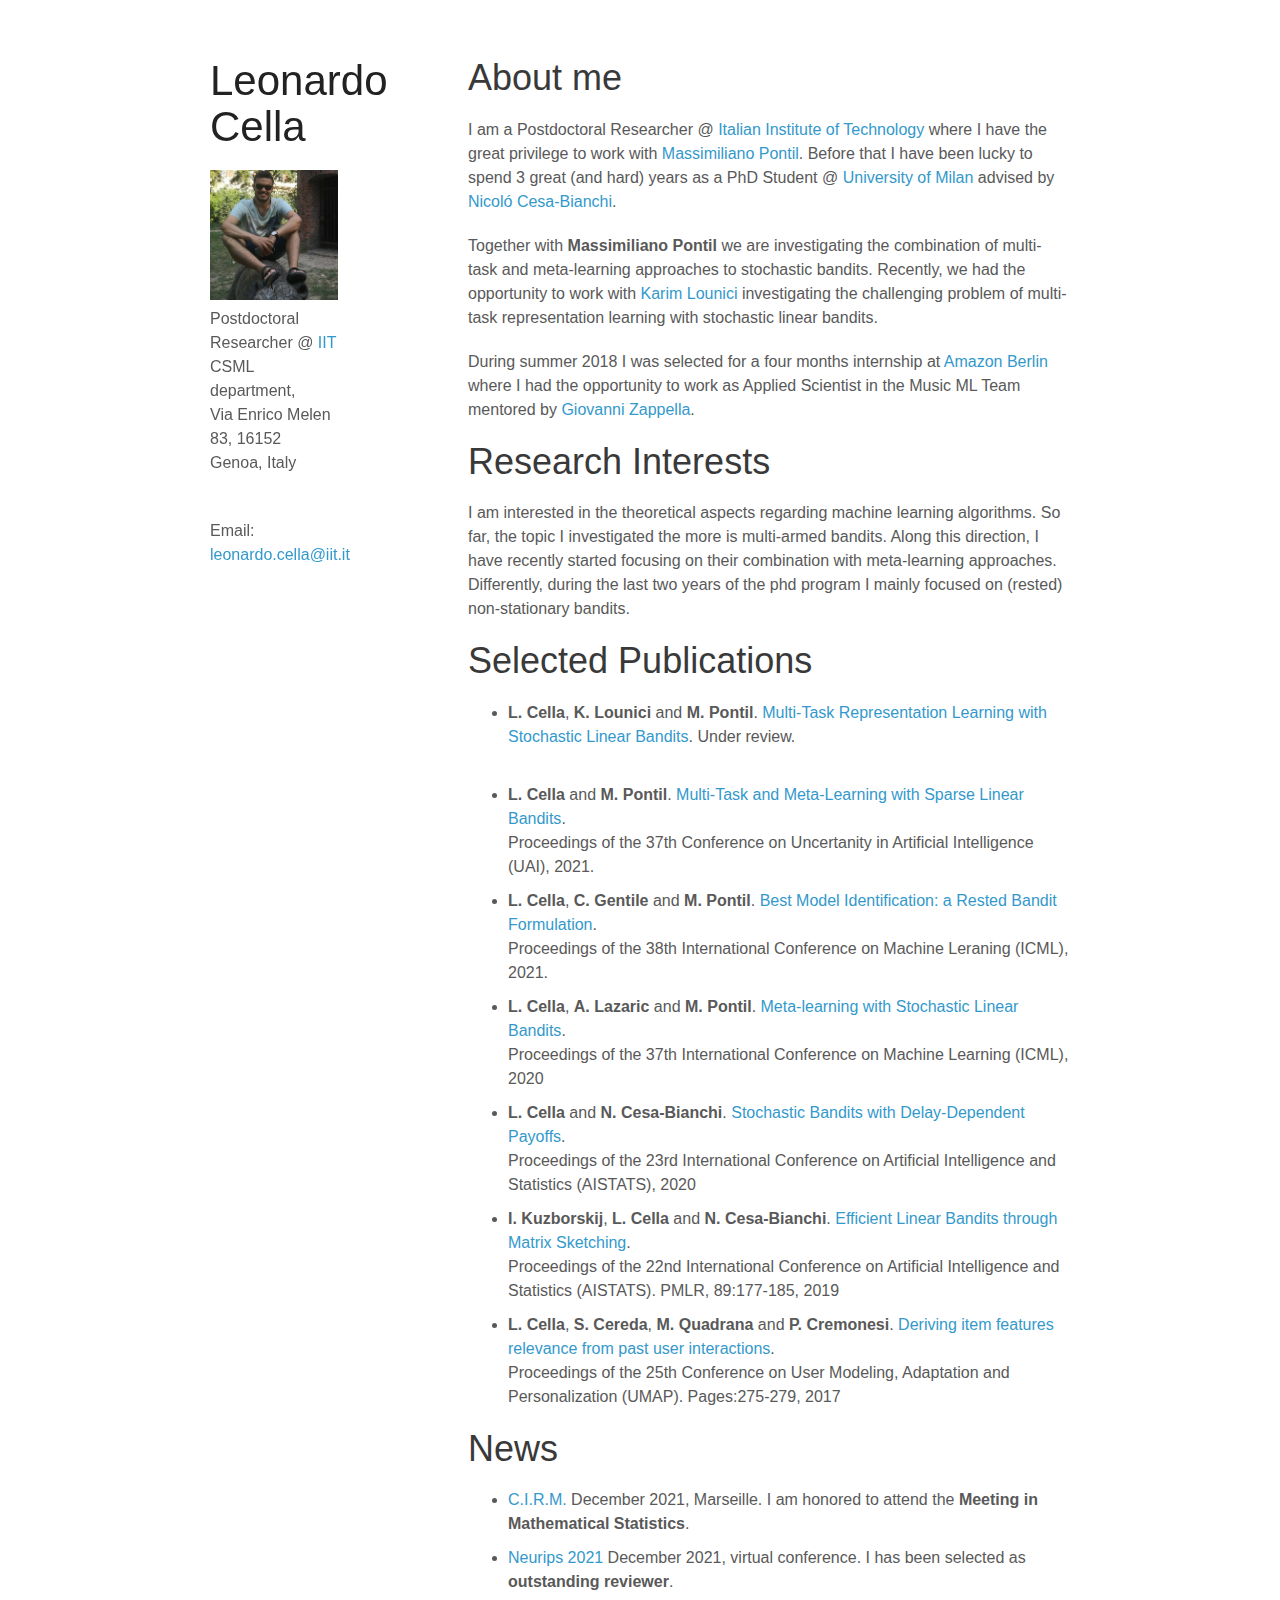
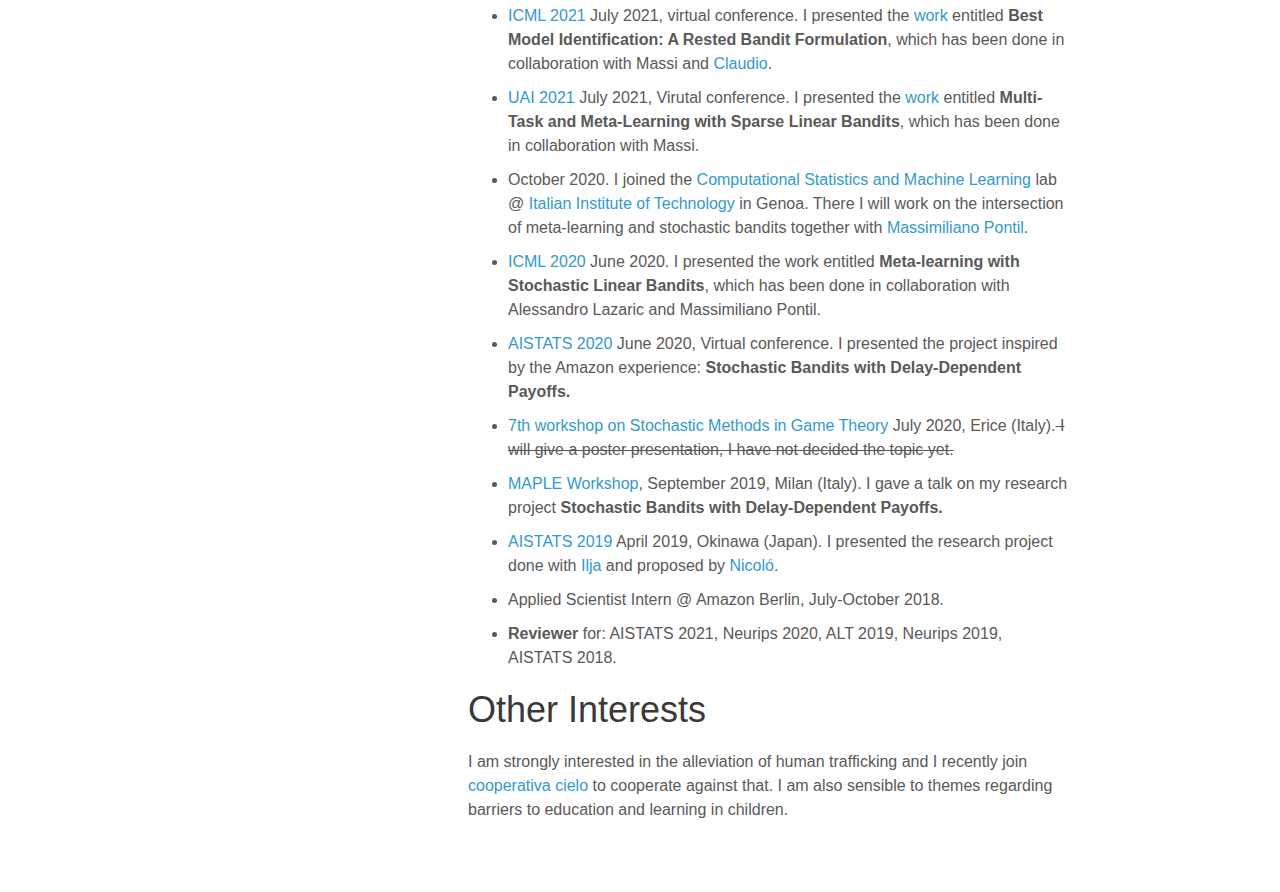
==== index.html @ d5ebc58d "Post Karim" ====
<!doctype html>
<html>
  <head>
    <meta name="google-site-verification" content="8NVDhaCx9A2ZqvJjIB3ZYN64YcSMV5oNDPgR0uVq3dI" />
    <meta charset="utf-8">
    <meta http-equiv="X-UA-Compatible" content="chrome=1">
    <title>Leonardo Cella</title>

    <link rel="stylesheet" href="stylesheets/styles.css">
    <link rel="stylesheet" href="stylesheets/pygment_trac.css">
    <meta name="viewport" content="width=device-width">
    <!--[if lt IE 9]>
    <script src="//html5shiv.googlecode.com/svn/trunk/html5.js"></script>
    <![endif]-->
    <!-- Global site tag (gtag.js) - Google Analytics -->
    <script async src="https://www.googletagmanager.com/gtag/js?id=UA-154975527-2"></script>
    <script>
      window.dataLayer = window.dataLayer || [];
      function gtag(){dataLayer.push(arguments);}
      gtag('js', new Date());

      gtag('config', 'UA-154975527-2');
    </script>
  </head>
  <body>
    <div class="wrapper">
      <header>
        <h1>Leonardo Cella</h1>
        <img src="images/me.png" width="200px" id="LeonardoCella"/>
	<p>Postdoctoral Researcher @ <a href="http://iit.it">IIT</a><br>
	CSML department,<br>
	Via Enrico Melen 83, 16152 Genoa, Italy</p><br>
        <p>Email: <a href="mailto:leonardo.cella@iit.it">leonardo.cella@iit.it</a></p>
      </header>
      <section>
        <h2>About me</h2>
        <p>
	    I am a Postdoctoral Researcher @ <a href="http://iit.it">Italian Institute of Technology</a> where I have the great privilege to work with <a href="http:iit.it/people/massimiliano-pontil">Massimiliano Pontil</a>. Before that I have been lucky to spend 3 great (and hard) years as a PhD Student @ <a href="http://unimi.it">University of Milan</a> advised by <a href="http://cesa-bianchi.di.unimi.it">Nicol&oacute; Cesa-Bianchi</a>.<br>
        </p>

        <p>
	Together with <b>Massimiliano Pontil</b> we are investigating the combination of multi-task and meta-learning approaches to stochastic bandits. Recently, we had the opportunity to work with <a href="https://scholar.google.com/citations?hl=en&user=ZMbRpJoAAAAJ&view_op=list_works&sortby=pubdate">Karim Lounici</a> investigating the challenging problem of multi-task representation learning with stochastic linear bandits.
        </p>

        <p>
            During summer 2018 I was selected for a four months internship at <a href="https://www.amazon.jobs/en-gb/locations/berlin-germany">Amazon Berlin</a> where I had the opportunity to work as Applied Scientist in the Music ML Team mentored by <a href="https://giovannizappella.github.io/">Giovanni Zappella</a>.
        </p>


        <h2>Research Interests</h2>
        <p>
	    I am interested in the theoretical aspects regarding machine learning algorithms. So far, the topic I investigated the more is multi-armed bandits. Along this direction, I have recently started focusing on their combination with meta-learning approaches. Differently, during the last two years of the phd program I mainly focused on (rested) non-stationary bandits.
        </p>
        

        <h2>Selected Publications</h2>
        <ul id="publications">
	    <li><b>L. Cella</b>, <b>K. Lounici</b> and <b>M. Pontil</b>. <a href="#">Multi-Task Representation Learning with Stochastic Linear Bandits</a>. Under review.</li><br>
	    <li><b>L. Cella</b> and <b>M. Pontil</b>. <a href="https://www.auai.org/uai2021/pdf/uai2021.650.pdf">Multi-Task and Meta-Learning with Sparse Linear Bandits</a>.<br>Proceedings of the 37th Conference on Uncertanity in Artificial Intelligence (UAI), 2021.</li>
	    <li><b>L. Cella</b>, <b>C. Gentile</b> and <b>M. Pontil</b>. <a href="http://proceedings.mlr.press/v139/cella21a.html">Best Model Identification: a Rested Bandit Formulation</a>.<br>Proceedings of the 38th International Conference on Machine Leraning (ICML), 2021.</li>
            <li><b>L. Cella</b>, <b>A. Lazaric</b> and <b>M. Pontil</b>. <a href="https://proceedings.icml.cc/static/paper_files/icml/2020/4667-Paper.pdf">Meta-learning with Stochastic Linear Bandits</a>.<br>Proceedings of the 37th International Conference on Machine Learning (ICML), 2020</li>
            <li><b>L. Cella</b> and <b>N. Cesa-Bianchi</b>. <a href="http://arxiv.org/abs/1910.02757">Stochastic Bandits with Delay-Dependent Payoffs</a>.<br>Proceedings of the 23rd International Conference on Artificial Intelligence and Statistics (AISTATS), 2020</li>
            <li><b>I. Kuzborskij</b>, <b>L. Cella</b> and <b>N. Cesa-Bianchi</b>. <a href="http://proceedings.mlr.press/v89/kuzborskij19a.html">Efficient Linear Bandits through Matrix Sketching</a>.<br>Proceedings of the 22nd International Conference on Artificial Intelligence and Statistics (AISTATS). PMLR, 89:177-185, 2019</li>
            <li><b>L. Cella</b>, <b>S. Cereda</b>, <b>M. Quadrana</b> and <b>P. Cremonesi</b>. <a href="https://dl.acm.org/citation.cfm?id=3079628.3079695">Deriving item features relevance from past user interactions</a>.<br>Proceedings of the 25th Conference on User Modeling, Adaptation and Personalization (UMAP). Pages:275-279, 2017</li>
        </ul>

        <h2>News</h2>
        <ul>
	    <li><a href="https://conferences.cirm-math.fr/2581.html">C.I.R.M.</a> December 2021, Marseille. I am honored to attend the <b>Meeting in Mathematical Statistics</b>.</li>
	    <li><a href="https://nips.cc/Conferences/2021/ProgramCommittee">Neurips 2021</a> December 2021, virtual conference. I has been selected as <b>outstanding reviewer</b>.</li>
	    <li><a href="https://icml.cc/media/icml-2021/Slides/9257.pdf">ICML 2021</a> July 2021, virtual conference. I presented the <a href="https://icml.cc/media/icml-2021/Slides/9257.pdf">work</a> entitled <b>Best Model Identification: A Rested Bandit Formulation</b>, which has been done in collaboration with Massi and <a href="https://sites.google.com/view/cgentile">Claudio</a>.</li>
	    <li><a href="https://auai.org/uai2021/">UAI 2021</a> July 2021, Virutal conference. I presented the <a href="https://www.auai.org/uai2021/pdf/uai2021.650.pdf">work</a> entitled <b>Multi-Task and Meta-Learning with Sparse Linear Bandits</b>, which has been done in collaboration with Massi.</li>
	    <li>October 2020. I joined the <a href="https://www.iit.it/research/lines/computational-statistics-and-machine-learning">Computational Statistics and Machine Learning</a> lab @ <a href="http://iit.it">Italian Institute of Technology</a> in Genoa. There I will work on the intersection of meta-learning and stochastic bandits together with <a href="http://iit.it/people/massimiliano-pontil">Massimiliano Pontil</a>.</b></li>
	    <li><a href="https://icml.cc/virtual/2020/poster/6532">ICML 2020</a> June 2020. I presented the work entitled <b>Meta-learning with Stochastic Linear Bandits</b>, which has been done in collaboration with Alessandro Lazaric and Massimiliano Pontil.</li>
	    <li><a href="https://www.aistats.org/">AISTATS 2020</a> June 2020, Virtual conference. I presented the project inspired by the Amazon experience: <b>Stochastic Bandits with Delay-Dependent Payoffs.</b></li>
	    <li><a href="http://sites.google.com/view/erice-smgt2020">7th workshop on Stochastic Methods in Game Theory</a> July 2020, Erice (Italy).<del> I will give a poster presentation, I have not decided the topic yet.</del></li>
            <li><a href="http://maple.polimi.it">MAPLE Workshop</a>, September 2019, Milan (Italy). I gave a talk on my research project <b>Stochastic Bandits with Delay-Dependent Payoffs.</b></li>
            <li><a href="https://www.aistats.org/aistats2019/">AISTATS 2019</a> April 2019, Okinawa (Japan). I presented the research project done with <a href="http://iljaku.github.io">Ilja</a> and proposed by <a href="http://cesa-bianchi.di.unimi.it">Nicol&oacute;</a>.</li>
            <li>Applied Scientist Intern @ Amazon Berlin, July-October 2018.</li>
            <li><b>Reviewer</b> for: AISTATS 2021, Neurips 2020, ALT 2019, Neurips 2019, AISTATS 2018.</li>
        </ul>

        <h2>Other Interests</h2>
        <p>I am strongly interested in the alleviation of human trafficking and I recently join <a href="https://sites.google.com/view/coopcielo/">cooperativa cielo</a> to cooperate against that. I am also sensible to themes regarding barriers to education and learning in children.</p>
      </section>
    </div>
    <script src="javascripts/scale.fix.js"></script>
  </body>
</html>
---- stylesheets/styles.css ----
body {
  background-color: #fff;
  padding:50px;
  font: 16px/1.5 -apple-system, BlinkMacSystemFont, "Segoe UI", Roboto, Oxygen, Ubuntu, Cantarell, "Fira Sans", "Droid Sans", "Helvetica Neue", Arial, sans-serif, "Apple Color Emoji", "Segoe UI Emoji", "Segoe UI Symbol";
  color:#595959;
  font-weight:400;
}

li:not(:last-child) {
  margin-bottom: 10px;
}

h1, h2, h3, h4, h5, h6 {
  color:#222;
  margin:0 0 20px;
}

p, ul, ol, table, pre, dl {
  margin:0 0 20px;
}

h1, h2, h3 {
  line-height:1.1;
}

h1 {
  font-size:42px;
  font-weight: 500;
}

h2 {
  font-size:36px;
  color:#393939;
  font-weight: 500;
}

h3, h4, h5, h6 {
  color:#494949;
  font-weight: 500;
}

a {
  color:#39c;
  text-decoration:none;
}

a:hover {
  color:#069;
}

a small {
  font-size:11px;
  color:#777;
  margin-top:-0.3em;
  display:block;
}

a:hover small {
  color:#777;
}

.wrapper {
  width:860px;
  margin:0 auto;
}

blockquote {
  border-left:1px solid #e5e5e5;
  margin:0;
  padding:0 0 0 20px;
  font-style:italic;
}

code, pre {
  font-family:Monaco, Bitstream Vera Sans Mono, Lucida Console, Terminal, Consolas, Liberation Mono, DejaVu Sans Mono, Courier New, monospace;
  color:#333;
}

pre {
  padding:8px 15px;
  background: #f8f8f8;
  border-radius:5px;
  border:1px solid #e5e5e5;
  overflow-x: auto;
}

table {
  width:100%;
  border-collapse:collapse;
}

th, td {
  text-align:left;
  padding:5px 10px;
  border-bottom:1px solid #e5e5e5;
}

dt {
  color:#444;
  font-weight:500;
}

th {
  color:#444;
}

img {
  max-width:100%;
}

header {
  /*width:270px;*/
  width:10%;
  float:left;
  position:fixed;
  -webkit-font-smoothing:subpixel-antialiased;
}

header ul {
  list-style:none;
  height:40px;
  padding:0;
  background: #f4f4f4;
  border-radius:5px;
  border:1px solid #e0e0e0;
  width:270px;
}

header li {
  width:20%;
  float:left;
  border-right:1px solid #e0e0e0;
  height:40px;
}

header li:first-child a {
  border-radius:5px 0 0 5px;
}

header li:last-child a {
  border-radius:0 5px 5px 0;
}

header ul a {
  line-height:1;
  font-size:11px;
  color:#999;
  display:block;
  text-align:center;
  padding-top:6px;
  height:34px;
}

header ul a:hover {
  color:#999;
}

header ul a:active {
  background-color:#f0f0f0;
}

strong {
  color:#222;
  font-weight:500;
}

header ul li + li + li {
  border-right:none;
  width:89px;
}

header ul a strong {
  font-size:14px;
  display:block;
  color:#222;
}

section {
  width:70%;
  float:right;
  padding-bottom:50px;
}

small {
  font-size:11px;
}

hr {
  border:0;
  background:#e5e5e5;
  height:1px;
  margin:0 0 20px;
}

footer {
  width:270px;
  float:left;
  position:fixed;
  bottom:50px;
  -webkit-font-smoothing:subpixel-antialiased;
}

@media print, screen and (max-width: 960px) {

  div.wrapper {
    width:auto;
    margin:0;
  }

  header, section, footer {
    float:none;
    position:static;
    width:auto;
  }

  header {
    padding-right:320px;
  }

  section {
    border:1px solid #e5e5e5;
    border-width:1px 0;
    padding:20px 0;
    margin:0 0 20px;
  }

  header a small {
    display:inline;
  }

  header ul {
    position:absolute;
    right:50px;
    top:52px;
  }
}

@media print, screen and (max-width: 720px) {
  body {
    word-wrap:break-word;
  }

  header {
    padding:0;
  }

  header ul, header p.view {
    position:static;
  }

  pre, code {
    word-wrap:normal;
  }
}

@media print, screen and (max-width: 480px) {
  body {
    padding:15px;
  }

  header ul {
    width:99%;
  }

  header li, header ul li + li + li {
    width:33%;
  }
}

@media print {
  body {
    padding:0.4in;
    font-size:12pt;
    color:#444;
  }
}
---- stylesheets/pygment_trac.css ----
.highlight  { background: #ffffff; }
.highlight .c { color: #999988; font-style: italic } /* Comment */
.highlight .err { color: #a61717; background-color: #e3d2d2 } /* Error */
.highlight .k { font-weight: bold } /* Keyword */
.highlight .o { font-weight: bold } /* Operator */
.highlight .cm { color: #999988; font-style: italic } /* Comment.Multiline */
.highlight .cp { color: #999999; font-weight: bold } /* Comment.Preproc */
.highlight .c1 { color: #999988; font-style: italic } /* Comment.Single */
.highlight .cs { color: #999999; font-weight: bold; font-style: italic } /* Comment.Special */
.highlight .gd { color: #000000; background-color: #ffdddd } /* Generic.Deleted */
.highlight .gd .x { color: #000000; background-color: #ffaaaa } /* Generic.Deleted.Specific */
.highlight .ge { font-style: italic } /* Generic.Emph */
.highlight .gr { color: #aa0000 } /* Generic.Error */
.highlight .gh { color: #999999 } /* Generic.Heading */
.highlight .gi { color: #000000; background-color: #ddffdd } /* Generic.Inserted */
.highlight .gi .x { color: #000000; background-color: #aaffaa } /* Generic.Inserted.Specific */
.highlight .go { color: #888888 } /* Generic.Output */
.highlight .gp { color: #555555 } /* Generic.Prompt */
.highlight .gs { font-weight: bold } /* Generic.Strong */
.highlight .gu { color: #800080; font-weight: bold; } /* Generic.Subheading */
.highlight .gt { color: #aa0000 } /* Generic.Traceback */
.highlight .kc { font-weight: bold } /* Keyword.Constant */
.highlight .kd { font-weight: bold } /* Keyword.Declaration */
.highlight .kn { font-weight: bold } /* Keyword.Namespace */
.highlight .kp { font-weight: bold } /* Keyword.Pseudo */
.highlight .kr { font-weight: bold } /* Keyword.Reserved */
.highlight .kt { color: #445588; font-weight: bold } /* Keyword.Type */
.highlight .m { color: #009999 } /* Literal.Number */
.highlight .s { color: #d14 } /* Literal.String */
.highlight .na { color: #008080 } /* Name.Attribute */
.highlight .nb { color: #0086B3 } /* Name.Builtin */
.highlight .nc { color: #445588; font-weight: bold } /* Name.Class */
.highlight .no { color: #008080 } /* Name.Constant */
.highlight .ni { color: #800080 } /* Name.Entity */
.highlight .ne { color: #990000; font-weight: bold } /* Name.Exception */
.highlight .nf { color: #990000; font-weight: bold } /* Name.Function */
.highlight .nn { color: #555555 } /* Name.Namespace */
.highlight .nt { color: #000080 } /* Name.Tag */
.highlight .nv { color: #008080 } /* Name.Variable */
.highlight .ow { font-weight: bold } /* Operator.Word */
.highlight .w { color: #bbbbbb } /* Text.Whitespace */
.highlight .mf { color: #009999 } /* Literal.Number.Float */
.highlight .mh { color: #009999 } /* Literal.Number.Hex */
.highlight .mi { color: #009999 } /* Literal.Number.Integer */
.highlight .mo { color: #009999 } /* Literal.Number.Oct */
.highlight .sb { color: #d14 } /* Literal.String.Backtick */
.highlight .sc { color: #d14 } /* Literal.String.Char */
.highlight .sd { color: #d14 } /* Literal.String.Doc */
.highlight .s2 { color: #d14 } /* Literal.String.Double */
.highlight .se { color: #d14 } /* Literal.String.Escape */
.highlight .sh { color: #d14 } /* Literal.String.Heredoc */
.highlight .si { color: #d14 } /* Literal.String.Interpol */
.highlight .sx { color: #d14 } /* Literal.String.Other */
.highlight .sr { color: #009926 } /* Literal.String.Regex */
.highlight .s1 { color: #d14 } /* Literal.String.Single */
.highlight .ss { color: #990073 } /* Literal.String.Symbol */
.highlight .bp { color: #999999 } /* Name.Builtin.Pseudo */
.highlight .vc { color: #008080 } /* Name.Variable.Class */
.highlight .vg { color: #008080 } /* Name.Variable.Global */
.highlight .vi { color: #008080 } /* Name.Variable.Instance */
.highlight .il { color: #009999 } /* Literal.Number.Integer.Long */

.type-csharp .highlight .k { color: #0000FF }
.type-csharp .highlight .kt { color: #0000FF }
.type-csharp .highlight .nf { color: #000000; font-weight: normal }
.type-csharp .highlight .nc { color: #2B91AF }
.type-csharp .highlight .nn { color: #000000 }
.type-csharp .highlight .s { color: #A31515 }
.type-csharp .highlight .sc { color: #A31515 }
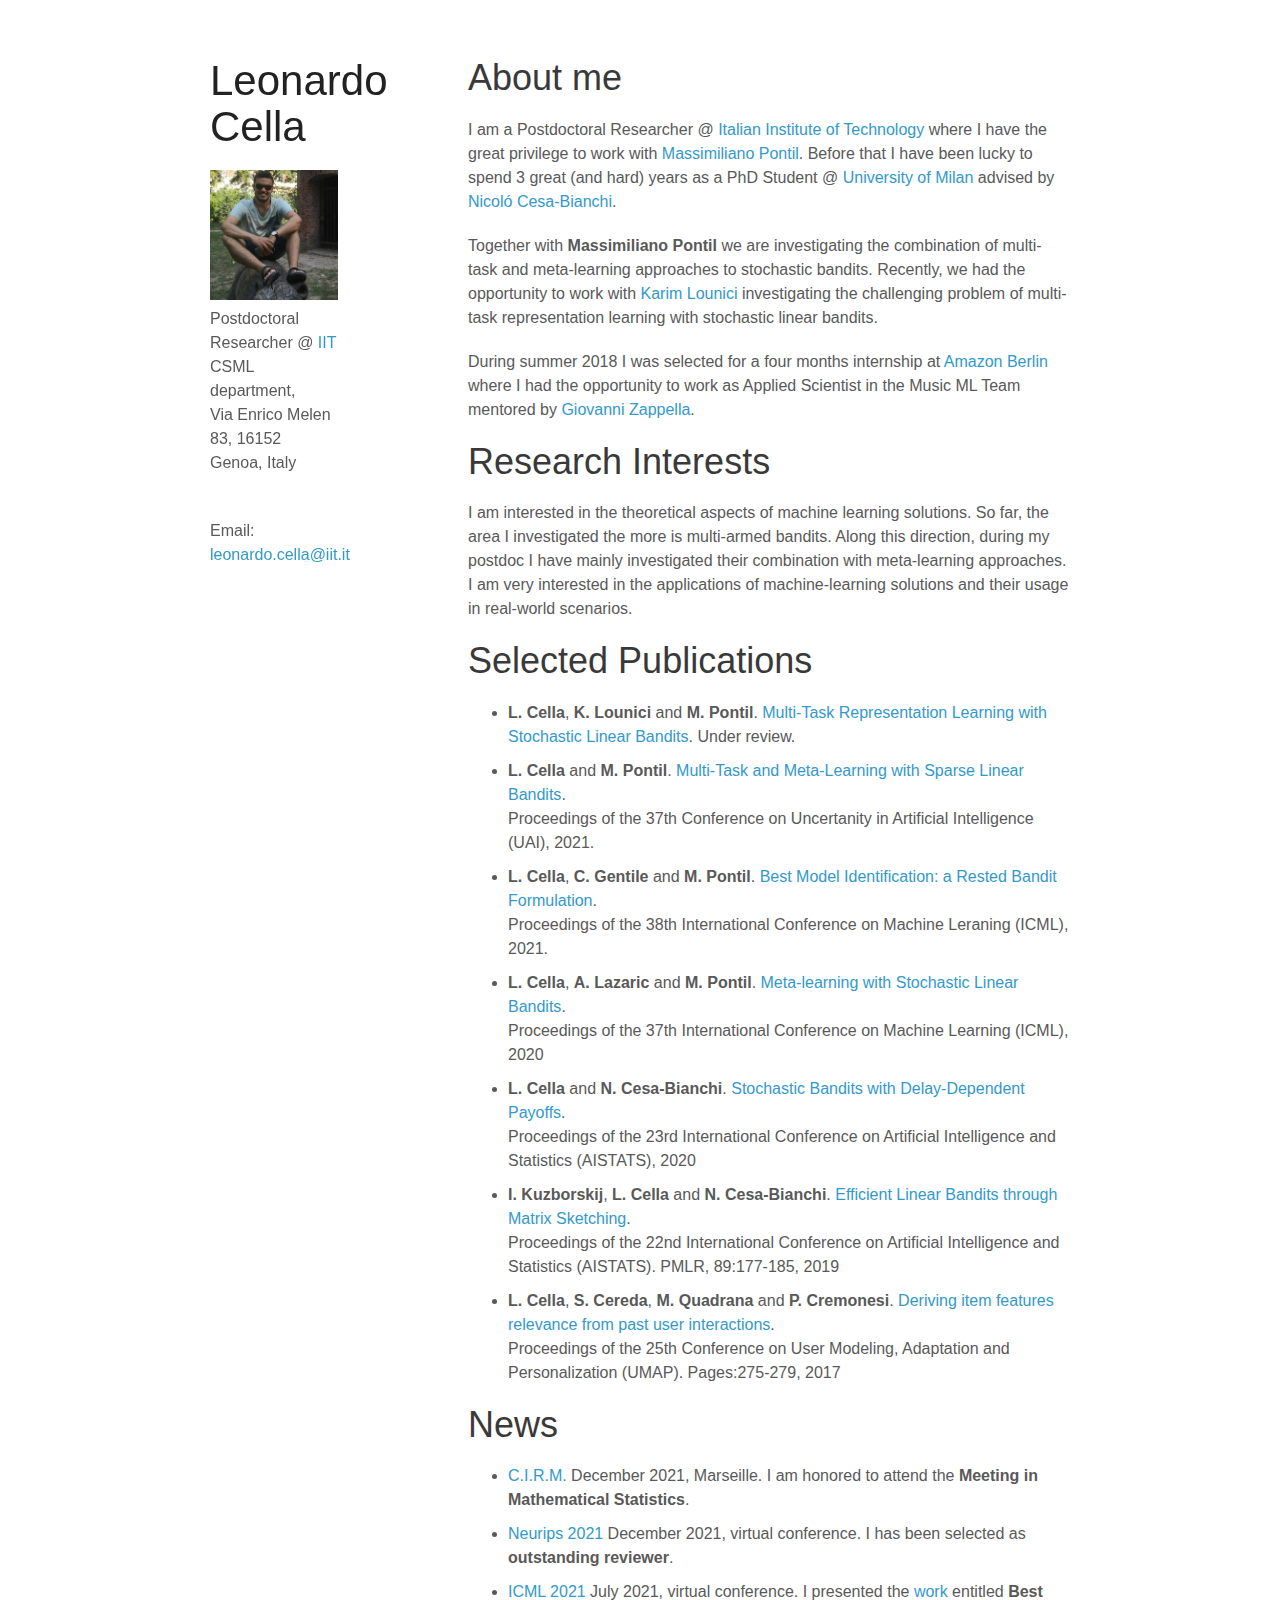
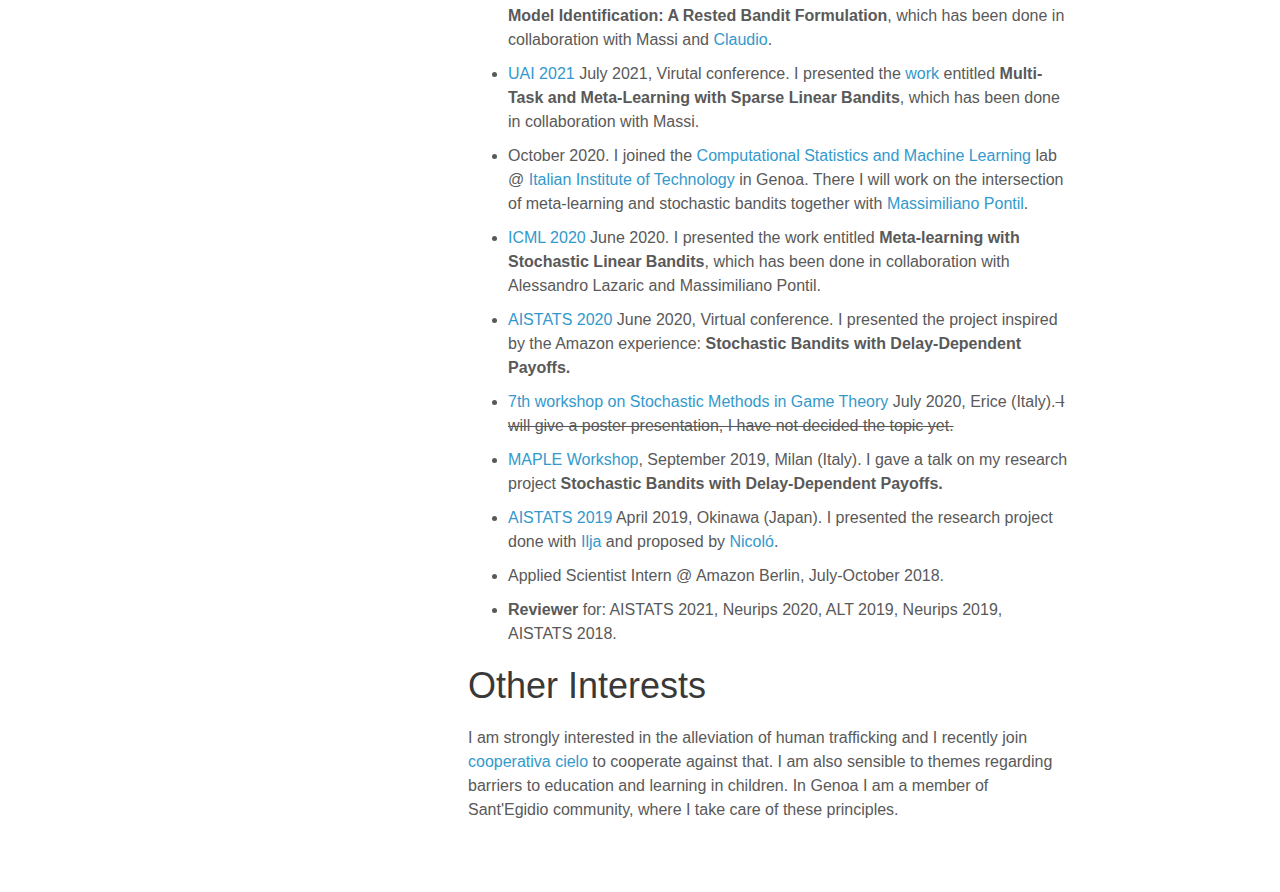
==== commit 445f3986: "small fix" ====
--- a/index.html
+++ b/index.html
@@ -49,13 +49,13 @@
 
         <h2>Research Interests</h2>
         <p>
-	    I am interested in the theoretical aspects regarding machine learning algorithms. So far, the topic I investigated the more is multi-armed bandits. Along this direction, I have recently started focusing on their combination with meta-learning approaches. Differently, during the last two years of the phd program I mainly focused on (rested) non-stationary bandits.
+	    I am interested in the theoretical aspects of machine learning solutions. So far, the area I investigated the more is multi-armed bandits. Along this direction, during my postdoc I have mainly investigated their combination with meta-learning approaches. I am very interested in the applications of machine-learning solutions and their usage in real-world scenarios.
         </p>
         
 
         <h2>Selected Publications</h2>
         <ul id="publications">
-	    <li><b>L. Cella</b>, <b>K. Lounici</b> and <b>M. Pontil</b>. <a href="#">Multi-Task Representation Learning with Stochastic Linear Bandits</a>. Under review.</li><br>
+	    <li><b>L. Cella</b>, <b>K. Lounici</b> and <b>M. Pontil</b>. <a href="#">Multi-Task Representation Learning with Stochastic Linear Bandits</a>. Under review.</li>
 	    <li><b>L. Cella</b> and <b>M. Pontil</b>. <a href="https://www.auai.org/uai2021/pdf/uai2021.650.pdf">Multi-Task and Meta-Learning with Sparse Linear Bandits</a>.<br>Proceedings of the 37th Conference on Uncertanity in Artificial Intelligence (UAI), 2021.</li>
 	    <li><b>L. Cella</b>, <b>C. Gentile</b> and <b>M. Pontil</b>. <a href="http://proceedings.mlr.press/v139/cella21a.html">Best Model Identification: a Rested Bandit Formulation</a>.<br>Proceedings of the 38th International Conference on Machine Leraning (ICML), 2021.</li>
             <li><b>L. Cella</b>, <b>A. Lazaric</b> and <b>M. Pontil</b>. <a href="https://proceedings.icml.cc/static/paper_files/icml/2020/4667-Paper.pdf">Meta-learning with Stochastic Linear Bandits</a>.<br>Proceedings of the 37th International Conference on Machine Learning (ICML), 2020</li>
@@ -81,7 +81,7 @@
         </ul>
 
         <h2>Other Interests</h2>
-        <p>I am strongly interested in the alleviation of human trafficking and I recently join <a href="https://sites.google.com/view/coopcielo/">cooperativa cielo</a> to cooperate against that. I am also sensible to themes regarding barriers to education and learning in children.</p>
+        <p>I am strongly interested in the alleviation of human trafficking and I recently join <a href="https://sites.google.com/view/coopcielo/">cooperativa cielo</a> to cooperate against that. I am also sensible to themes regarding barriers to education and learning in children. In Genoa I am a member of Sant'Egidio community, where I take care of these principles.</p>
       </section>
     </div>
     <script src="javascripts/scale.fix.js"></script>
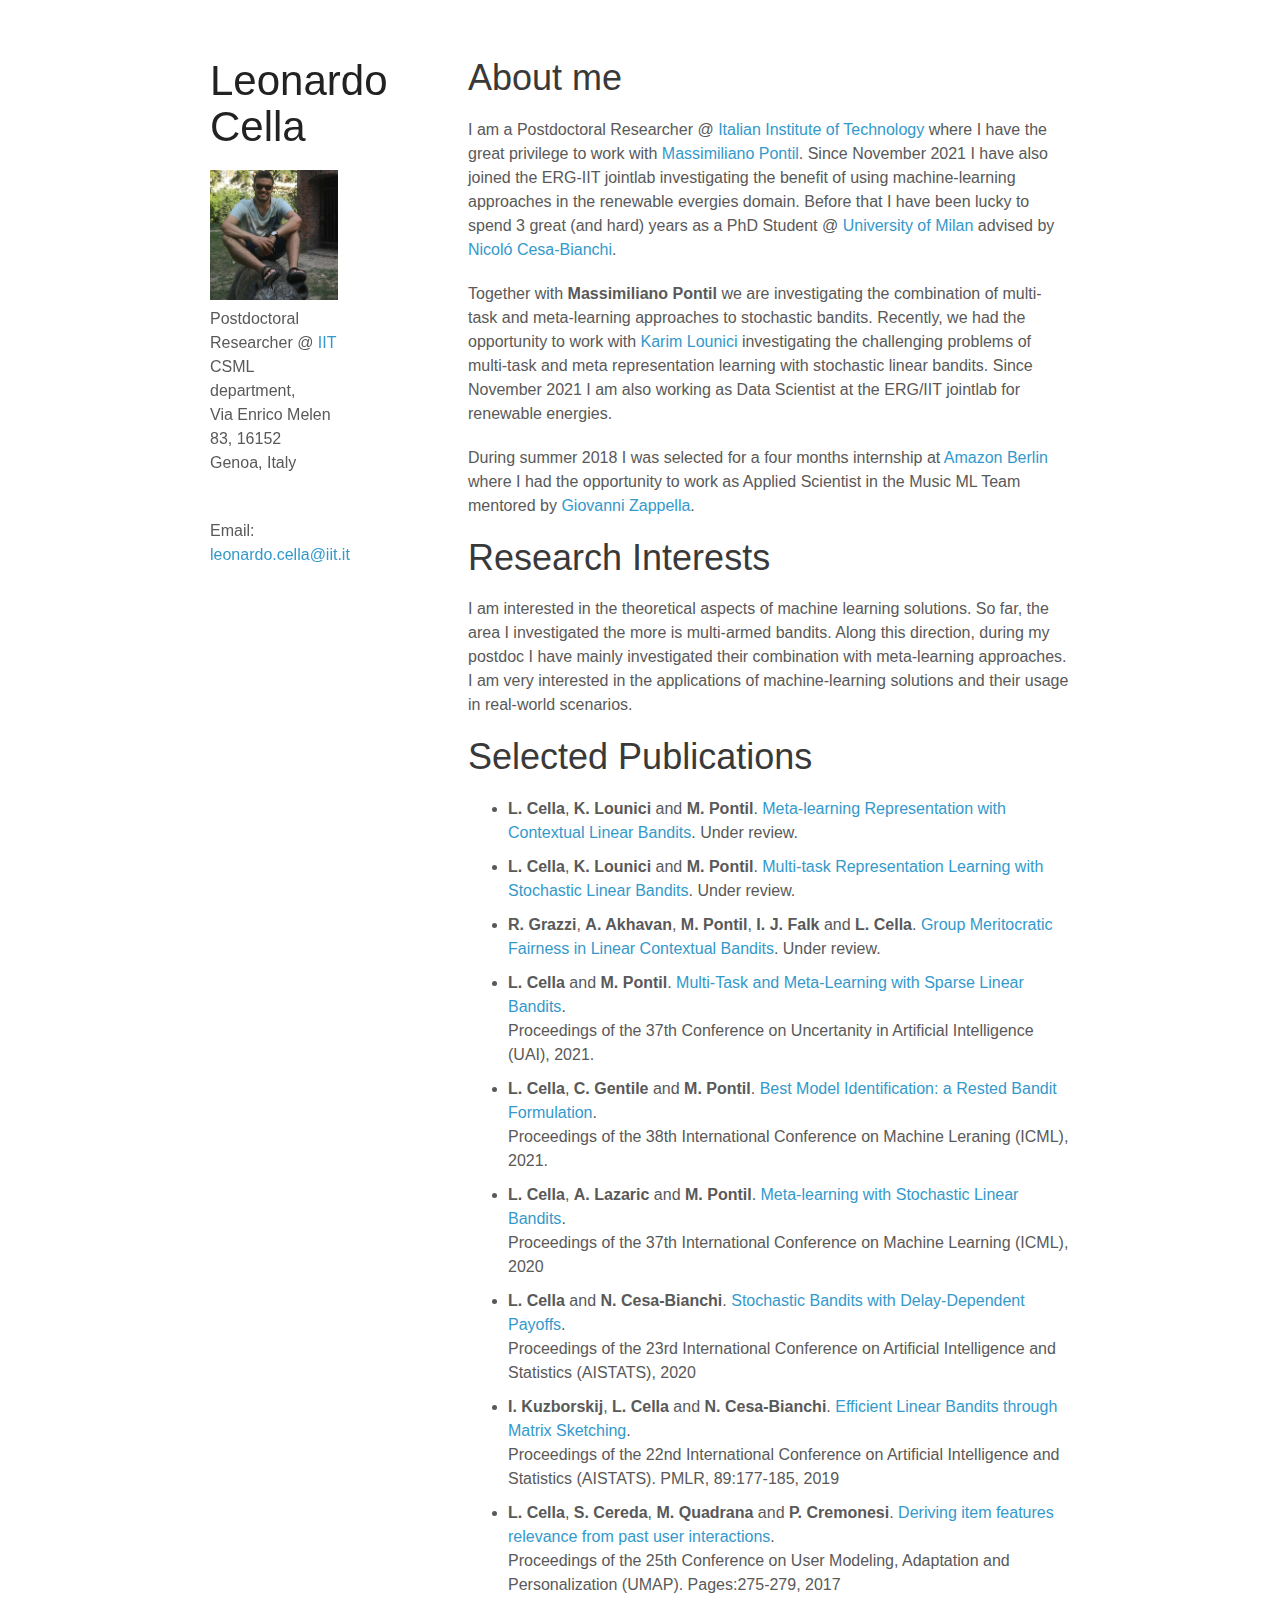
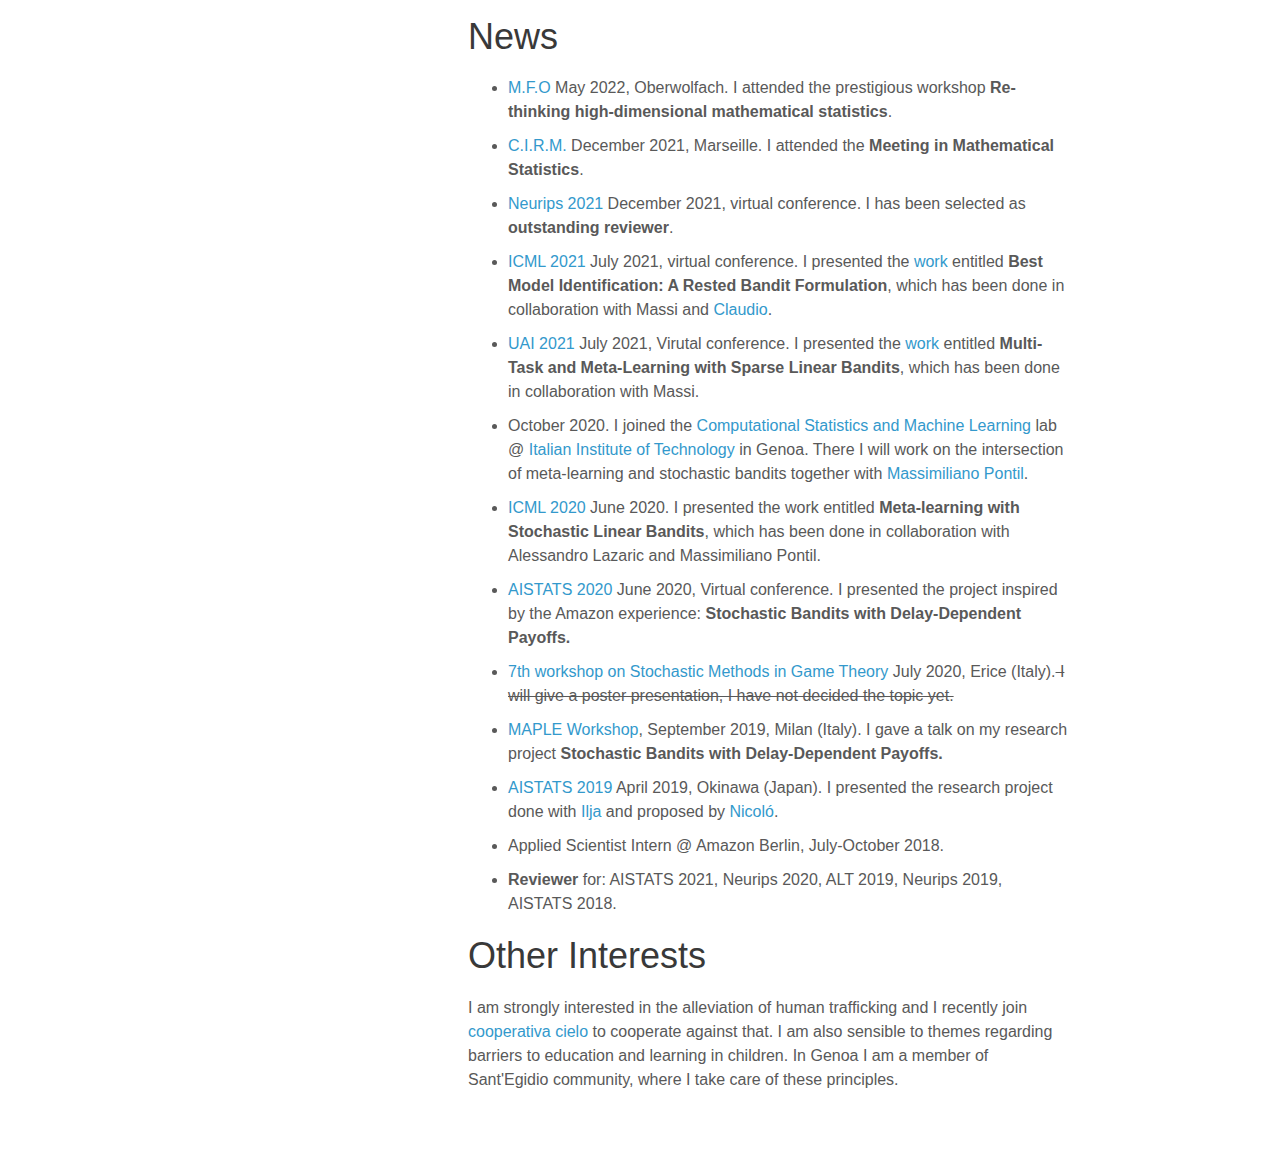
==== commit a37c8d95: "Update." ====
--- a/index.html
+++ b/index.html
@@ -35,11 +35,12 @@
       <section>
         <h2>About me</h2>
         <p>
-	    I am a Postdoctoral Researcher @ <a href="http://iit.it">Italian Institute of Technology</a> where I have the great privilege to work with <a href="http:iit.it/people/massimiliano-pontil">Massimiliano Pontil</a>. Before that I have been lucky to spend 3 great (and hard) years as a PhD Student @ <a href="http://unimi.it">University of Milan</a> advised by <a href="http://cesa-bianchi.di.unimi.it">Nicol&oacute; Cesa-Bianchi</a>.<br>
+	    I am a Postdoctoral Researcher @ <a href="http://iit.it">Italian Institute of Technology</a> where I have the great privilege to work with <a href="http:iit.it/people/massimiliano-pontil">Massimiliano Pontil</a>. Since November 2021 I have also joined the ERG-IIT jointlab investigating the benefit of using machine-learning approaches in the renewable evergies domain. Before that I have been lucky to spend 3 great (and hard) years as a PhD Student @ <a href="http://unimi.it">University of Milan</a> advised by <a href="http://cesa-bianchi.di.unimi.it">Nicol&oacute; Cesa-Bianchi</a>.<br>
         </p>
 
+
         <p>
-	Together with <b>Massimiliano Pontil</b> we are investigating the combination of multi-task and meta-learning approaches to stochastic bandits. Recently, we had the opportunity to work with <a href="https://scholar.google.com/citations?hl=en&user=ZMbRpJoAAAAJ&view_op=list_works&sortby=pubdate">Karim Lounici</a> investigating the challenging problem of multi-task representation learning with stochastic linear bandits.
+	Together with <b>Massimiliano Pontil</b> we are investigating the combination of multi-task and meta-learning approaches to stochastic bandits. Recently, we had the opportunity to work with <a href="https://scholar.google.com/citations?hl=en&user=ZMbRpJoAAAAJ&view_op=list_works&sortby=pubdate">Karim Lounici</a> investigating the challenging problems of multi-task and meta representation learning with stochastic linear bandits. Since November 2021 I am also working as Data Scientist at the ERG/IIT jointlab for renewable energies.
         </p>
 
         <p>
@@ -55,7 +56,9 @@
 
         <h2>Selected Publications</h2>
         <ul id="publications">
-	    <li><b>L. Cella</b>, <b>K. Lounici</b> and <b>M. Pontil</b>. <a href="#">Multi-Task Representation Learning with Stochastic Linear Bandits</a>. Under review.</li>
+	    <li><b>L. Cella</b>, <b>K. Lounici</b> and <b>M. Pontil</b>. <a href="#">Meta-learning Representation with Contextual Linear Bandits</a>. Under review.</li>
+	    <li><b>L. Cella</b>, <b>K. Lounici</b> and <b>M. Pontil</b>. <a href="#">Multi-task Representation Learning with Stochastic Linear Bandits</a>. Under review.</li>
+	    <li><b>R. Grazzi</b>, <b>A. Akhavan</b>, <b>M. Pontil</b>, <b>I. J. Falk</b> and <b>L. Cella</b>. <a href="#">Group Meritocratic Fairness in Linear Contextual Bandits</a>. Under review.</li>
 	    <li><b>L. Cella</b> and <b>M. Pontil</b>. <a href="https://www.auai.org/uai2021/pdf/uai2021.650.pdf">Multi-Task and Meta-Learning with Sparse Linear Bandits</a>.<br>Proceedings of the 37th Conference on Uncertanity in Artificial Intelligence (UAI), 2021.</li>
 	    <li><b>L. Cella</b>, <b>C. Gentile</b> and <b>M. Pontil</b>. <a href="http://proceedings.mlr.press/v139/cella21a.html">Best Model Identification: a Rested Bandit Formulation</a>.<br>Proceedings of the 38th International Conference on Machine Leraning (ICML), 2021.</li>
             <li><b>L. Cella</b>, <b>A. Lazaric</b> and <b>M. Pontil</b>. <a href="https://proceedings.icml.cc/static/paper_files/icml/2020/4667-Paper.pdf">Meta-learning with Stochastic Linear Bandits</a>.<br>Proceedings of the 37th International Conference on Machine Learning (ICML), 2020</li>
@@ -66,7 +69,8 @@
 
         <h2>News</h2>
         <ul>
-	    <li><a href="https://conferences.cirm-math.fr/2581.html">C.I.R.M.</a> December 2021, Marseille. I am honored to attend the <b>Meeting in Mathematical Statistics</b>.</li>
+	    <li><a href="https://www.mfo.de/occasion/2220/www_view">M.F.O</a> May 2022, Oberwolfach. I attended the prestigious workshop <b>Re-thinking high-dimensional mathematical statistics</b>.</li>
+	    <li><a href="https://conferences.cirm-math.fr/2581.html">C.I.R.M.</a> December 2021, Marseille. I attended the <b>Meeting in Mathematical Statistics</b>.</li>
 	    <li><a href="https://nips.cc/Conferences/2021/ProgramCommittee">Neurips 2021</a> December 2021, virtual conference. I has been selected as <b>outstanding reviewer</b>.</li>
 	    <li><a href="https://icml.cc/media/icml-2021/Slides/9257.pdf">ICML 2021</a> July 2021, virtual conference. I presented the <a href="https://icml.cc/media/icml-2021/Slides/9257.pdf">work</a> entitled <b>Best Model Identification: A Rested Bandit Formulation</b>, which has been done in collaboration with Massi and <a href="https://sites.google.com/view/cgentile">Claudio</a>.</li>
 	    <li><a href="https://auai.org/uai2021/">UAI 2021</a> July 2021, Virutal conference. I presented the <a href="https://www.auai.org/uai2021/pdf/uai2021.650.pdf">work</a> entitled <b>Multi-Task and Meta-Learning with Sparse Linear Bandits</b>, which has been done in collaboration with Massi.</li>
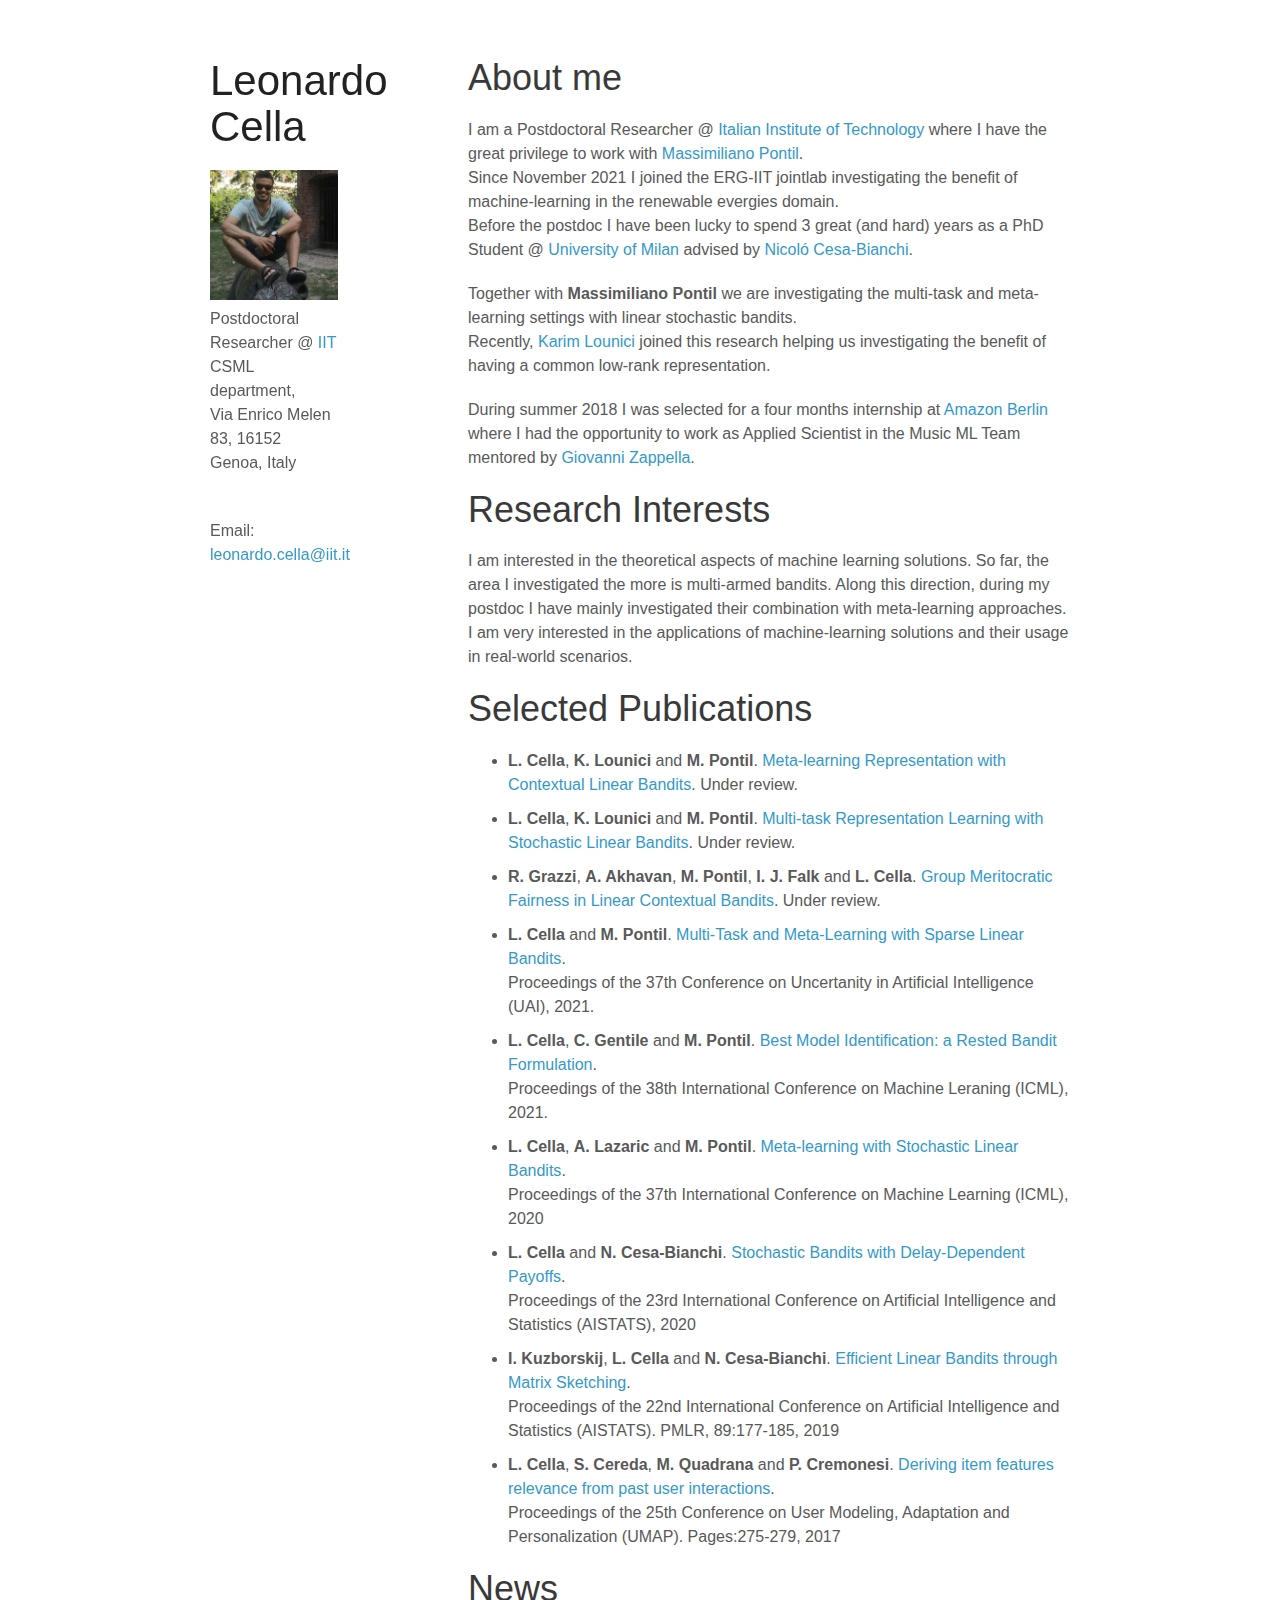
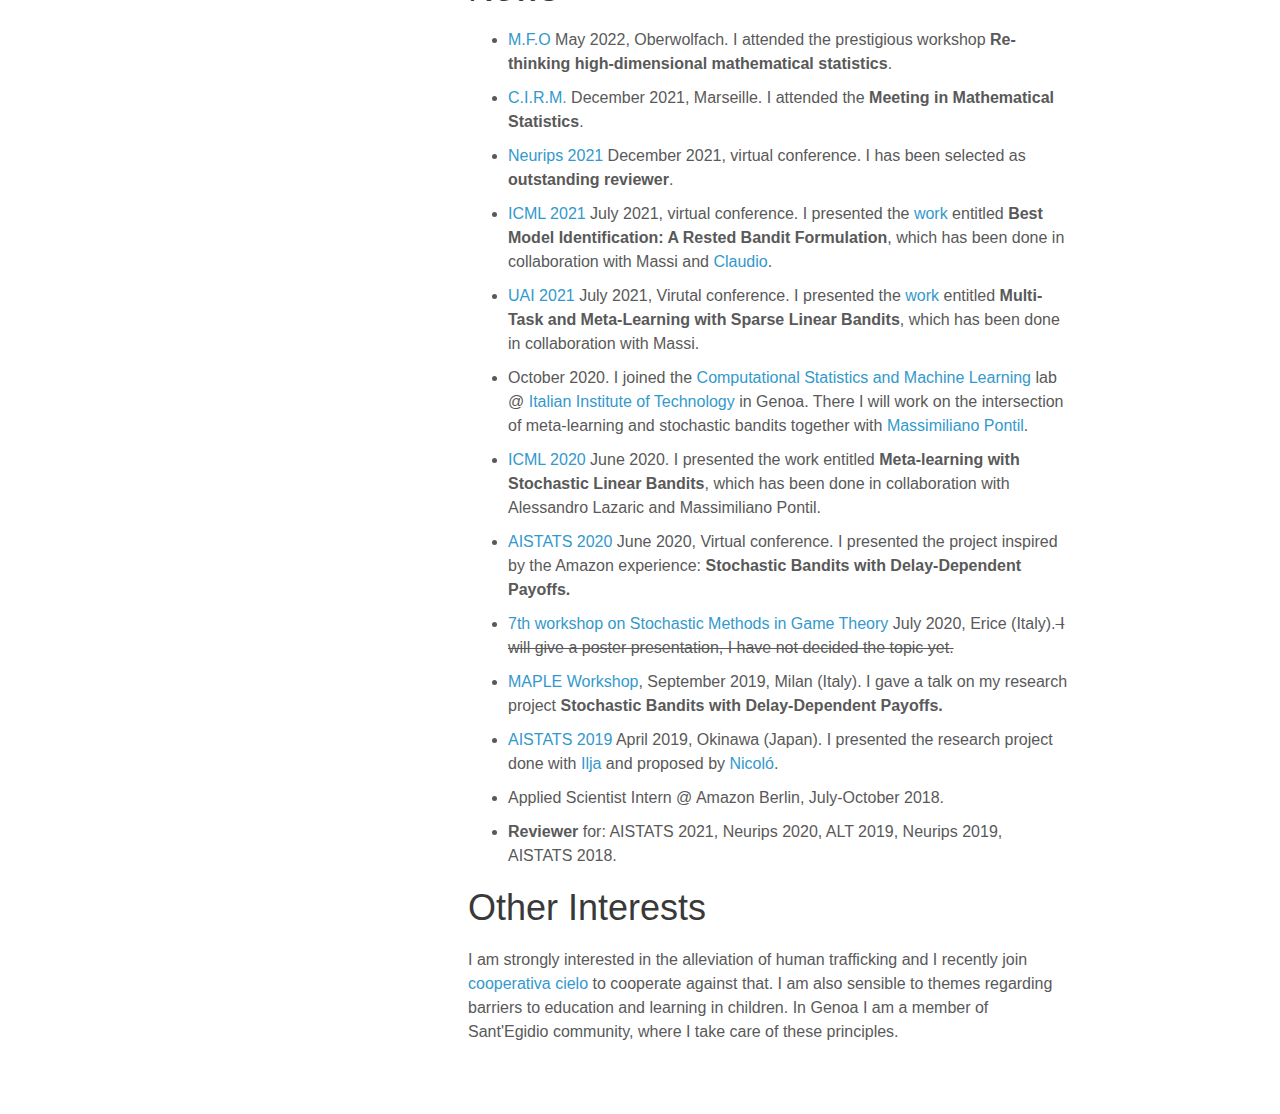
==== commit 77146c9c: "Update." ====
--- a/index.html
+++ b/index.html
@@ -35,12 +35,16 @@
       <section>
         <h2>About me</h2>
         <p>
-	    I am a Postdoctoral Researcher @ <a href="http://iit.it">Italian Institute of Technology</a> where I have the great privilege to work with <a href="http:iit.it/people/massimiliano-pontil">Massimiliano Pontil</a>. Since November 2021 I have also joined the ERG-IIT jointlab investigating the benefit of using machine-learning approaches in the renewable evergies domain. Before that I have been lucky to spend 3 great (and hard) years as a PhD Student @ <a href="http://unimi.it">University of Milan</a> advised by <a href="http://cesa-bianchi.di.unimi.it">Nicol&oacute; Cesa-Bianchi</a>.<br>
+	I am a Postdoctoral Researcher @ <a href="http://iit.it">Italian Institute of Technology</a> where I have the great privilege to work with <a href="http:iit.it/people/massimiliano-pontil">Massimiliano Pontil</a>.<br/>
+	Since November 2021 I joined the ERG-IIT jointlab investigating the benefit of machine-learning in the renewable evergies domain. 
+
+	<br/>Before the postdoc I have been lucky to spend 3 great (and hard) years as a PhD Student @ <a href="http://unimi.it">University of Milan</a> advised by <a href="http://cesa-bianchi.di.unimi.it">Nicol&oacute; Cesa-Bianchi</a>.<br>
         </p>
 
 
         <p>
-	Together with <b>Massimiliano Pontil</b> we are investigating the combination of multi-task and meta-learning approaches to stochastic bandits. Recently, we had the opportunity to work with <a href="https://scholar.google.com/citations?hl=en&user=ZMbRpJoAAAAJ&view_op=list_works&sortby=pubdate">Karim Lounici</a> investigating the challenging problems of multi-task and meta representation learning with stochastic linear bandits. Since November 2021 I am also working as Data Scientist at the ERG/IIT jointlab for renewable energies.
+	Together with <b>Massimiliano Pontil</b> we are investigating the multi-task and meta-learning settings with linear stochastic bandits. <br/>
+	Recently, <a href="https://scholar.google.com/citations?hl=en&user=ZMbRpJoAAAAJ&view_op=list_works&sortby=pubdate">Karim Lounici</a> joined this research helping us investigating the benefit of having a common low-rank representation.
         </p>
 
         <p>
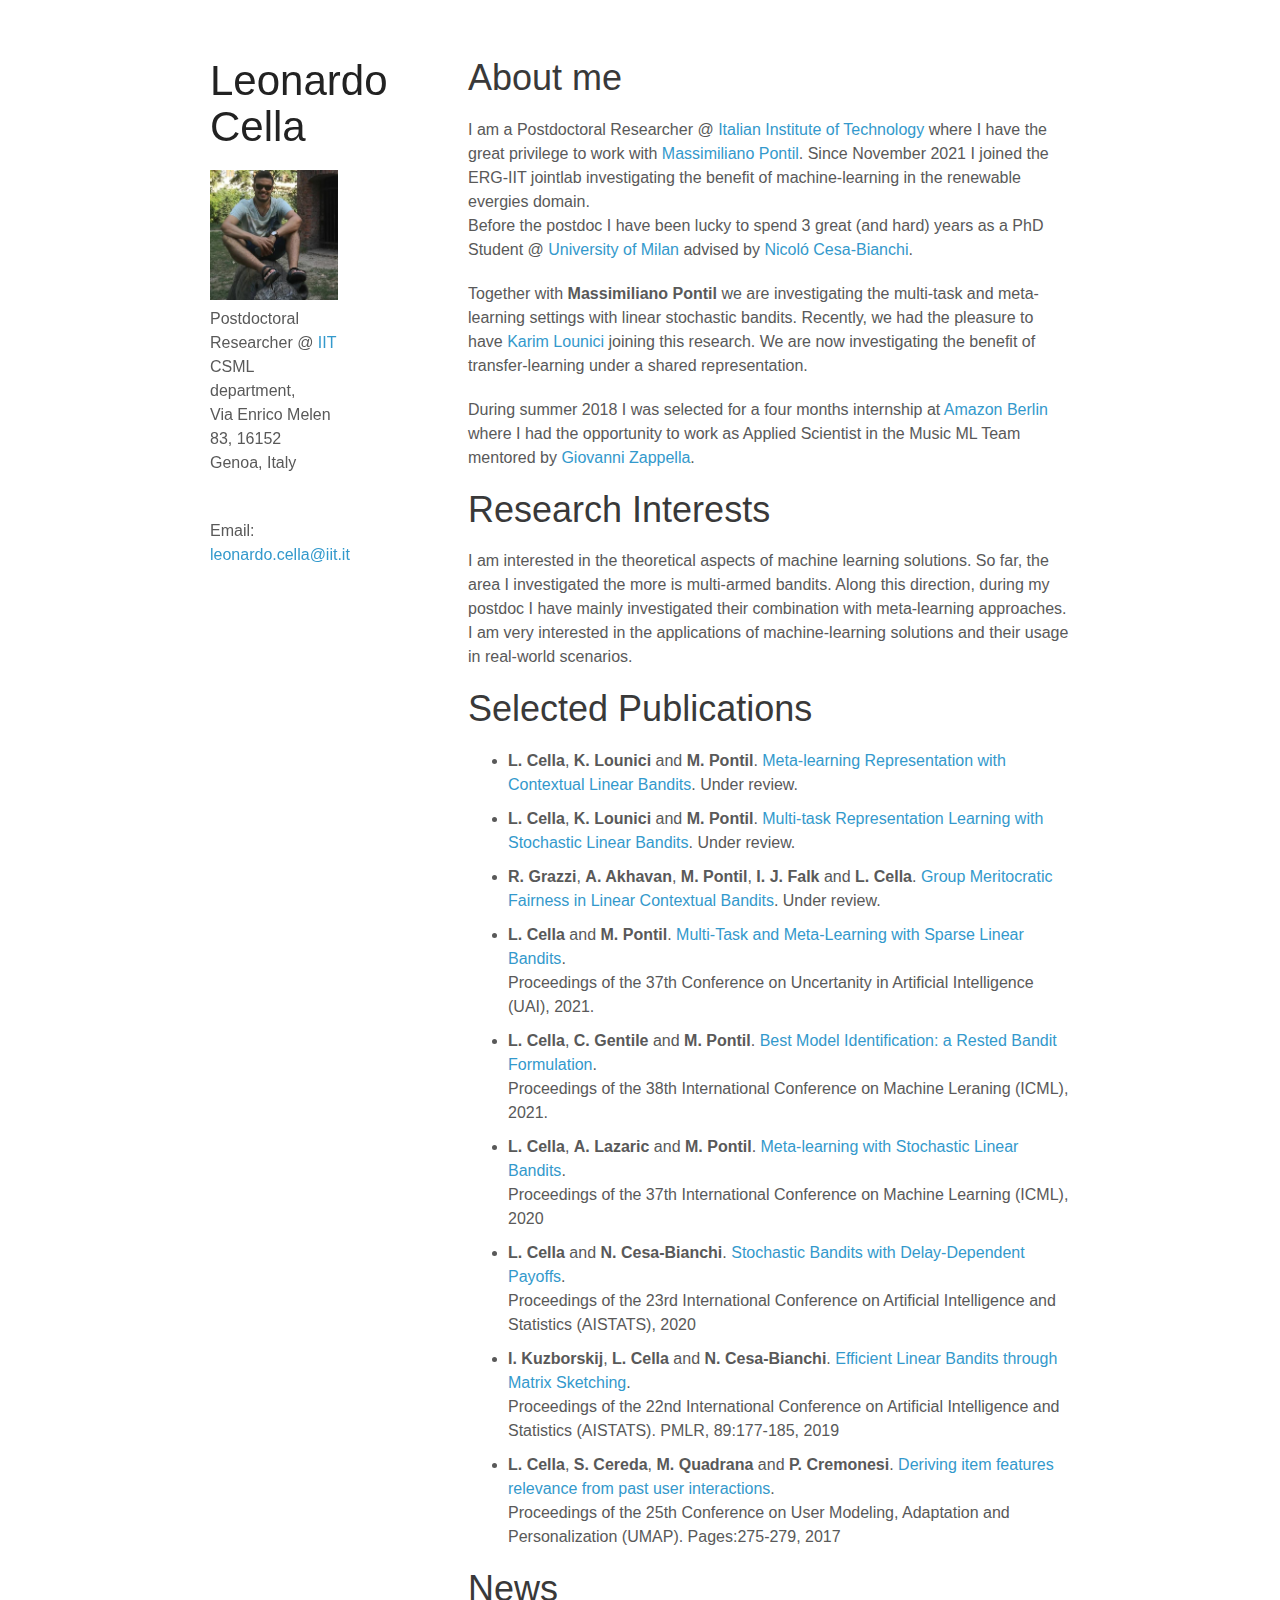
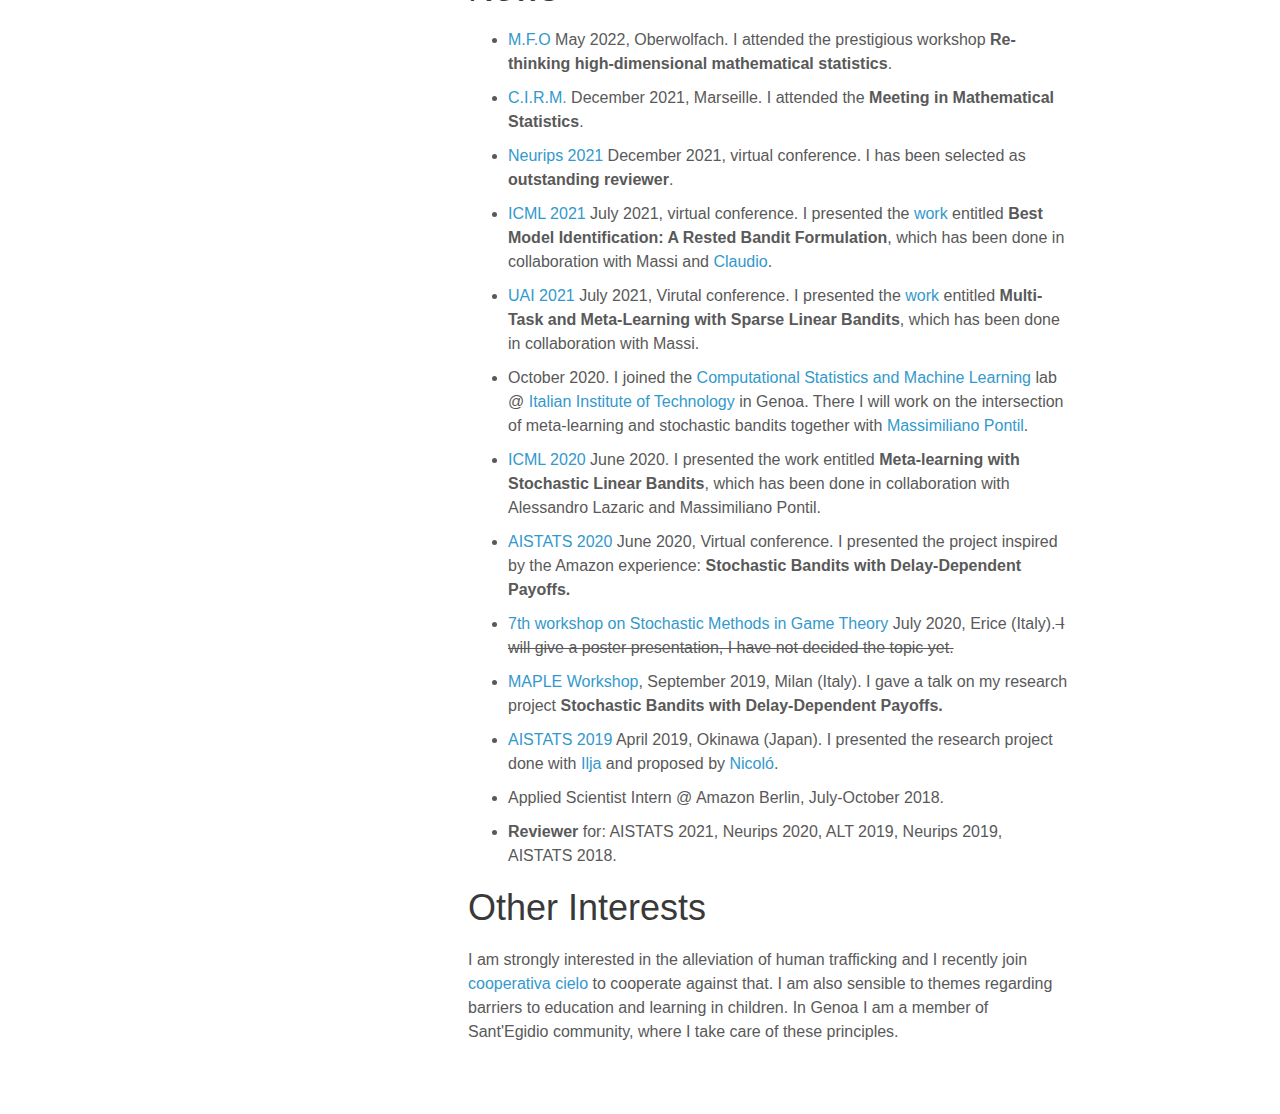
==== commit 59c67be9: "Update." ====
--- a/index.html
+++ b/index.html
@@ -35,16 +35,15 @@
       <section>
         <h2>About me</h2>
         <p>
-	I am a Postdoctoral Researcher @ <a href="http://iit.it">Italian Institute of Technology</a> where I have the great privilege to work with <a href="http:iit.it/people/massimiliano-pontil">Massimiliano Pontil</a>.<br/>
-	Since November 2021 I joined the ERG-IIT jointlab investigating the benefit of machine-learning in the renewable evergies domain. 
+	I am a Postdoctoral Researcher @ <a href="http://iit.it">Italian Institute of Technology</a> where I have the great privilege to work with <a href="http:iit.it/people/massimiliano-pontil">Massimiliano Pontil</a>. Since November 2021 I joined the ERG-IIT jointlab investigating the benefit of machine-learning in the renewable evergies domain. 
 
 	<br/>Before the postdoc I have been lucky to spend 3 great (and hard) years as a PhD Student @ <a href="http://unimi.it">University of Milan</a> advised by <a href="http://cesa-bianchi.di.unimi.it">Nicol&oacute; Cesa-Bianchi</a>.<br>
         </p>
 
 
         <p>
-	Together with <b>Massimiliano Pontil</b> we are investigating the multi-task and meta-learning settings with linear stochastic bandits. <br/>
-	Recently, <a href="https://scholar.google.com/citations?hl=en&user=ZMbRpJoAAAAJ&view_op=list_works&sortby=pubdate">Karim Lounici</a> joined this research helping us investigating the benefit of having a common low-rank representation.
+	Together with <b>Massimiliano Pontil</b> we are investigating the multi-task and meta-learning settings with linear stochastic bandits.
+	Recently, we had the pleasure to have <a href="https://scholar.google.com/citations?hl=en&user=ZMbRpJoAAAAJ&view_op=list_works&sortby=pubdate">Karim Lounici</a> joining this research. We are now investigating the benefit of transfer-learning under a shared representation.
         </p>
 
         <p>
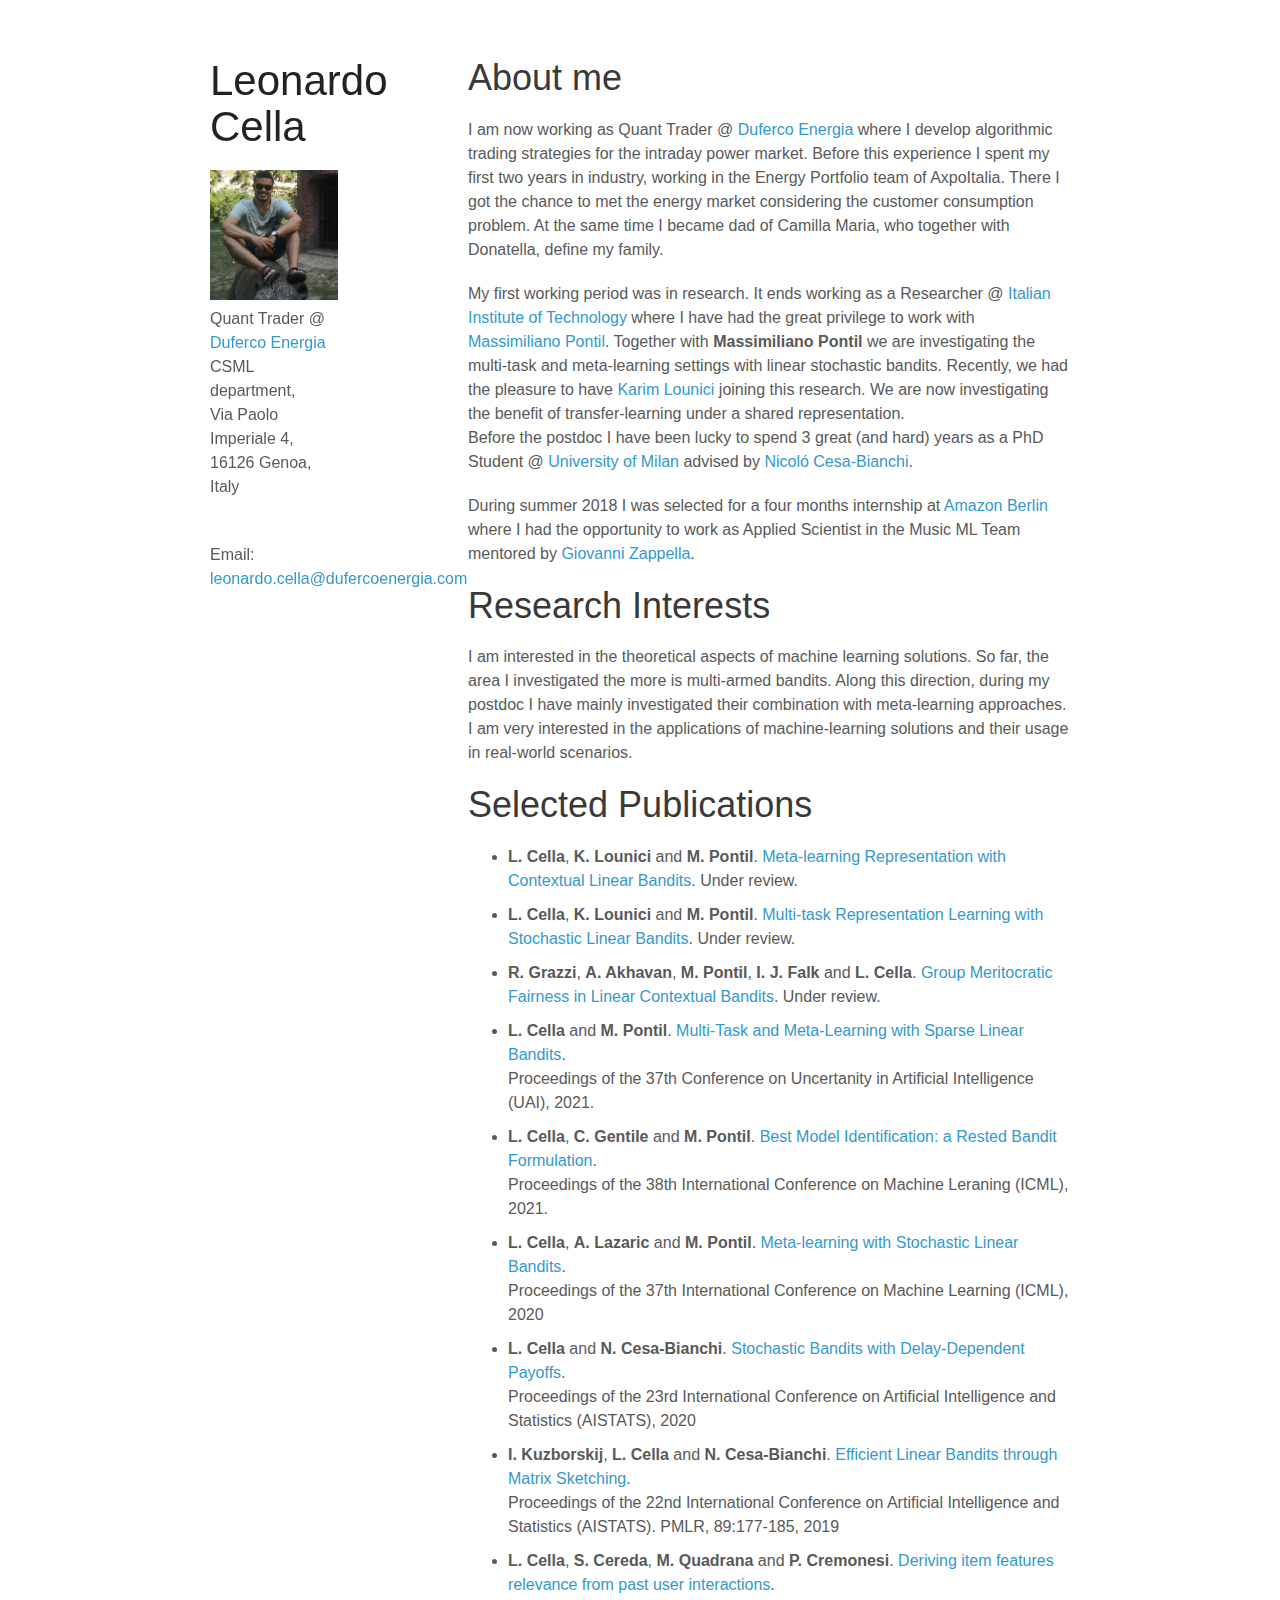
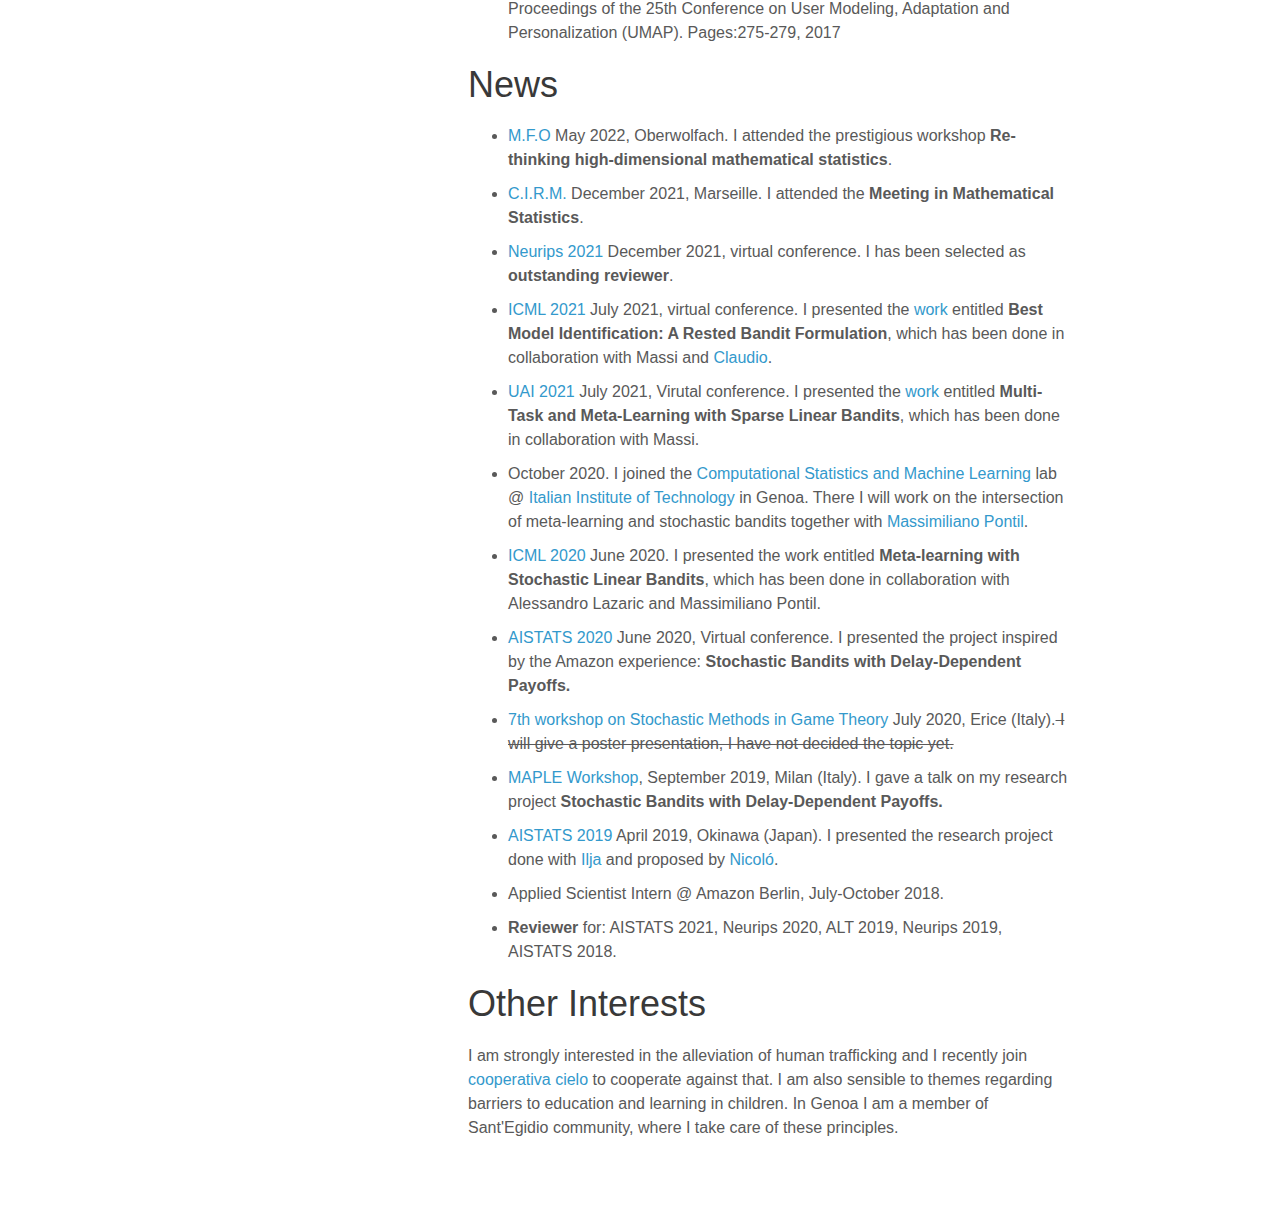
==== commit f04ff407: "Update index.html" ====
--- a/index.html
+++ b/index.html
@@ -27,23 +27,25 @@
       <header>
         <h1>Leonardo Cella</h1>
         <img src="images/me.png" width="200px" id="LeonardoCella"/>
-	<p>Postdoctoral Researcher @ <a href="http://iit.it">IIT</a><br>
+	<p>Quant Trader @ <a href="https://dufercoenergia.com/">Duferco Energia</a><br>
 	CSML department,<br>
-	Via Enrico Melen 83, 16152 Genoa, Italy</p><br>
-        <p>Email: <a href="mailto:leonardo.cella@iit.it">leonardo.cella@iit.it</a></p>
+	Via Paolo Imperiale 4, 16126 Genoa, Italy</p><br>
+        <p>Email: <a href="mailto:leonardo.cella@dufercoenergia.com">leonardo.cella@dufercoenergia.com</a></p>
       </header>
       <section>
         <h2>About me</h2>
         <p>
-	I am a Postdoctoral Researcher @ <a href="http://iit.it">Italian Institute of Technology</a> where I have the great privilege to work with <a href="http:iit.it/people/massimiliano-pontil">Massimiliano Pontil</a>. Since November 2021 I joined the ERG-IIT jointlab investigating the benefit of machine-learning in the renewable evergies domain. 
-
-	<br/>Before the postdoc I have been lucky to spend 3 great (and hard) years as a PhD Student @ <a href="http://unimi.it">University of Milan</a> advised by <a href="http://cesa-bianchi.di.unimi.it">Nicol&oacute; Cesa-Bianchi</a>.<br>
-        </p>
+	I am now working as Quant Trader @ <a href="https://dufercoenergia.com/">Duferco Energia</a> where I develop algorithmic trading strategies for the intraday power market.
+	Before this experience I spent my first two years in industry, working in the Energy Portfolio team of AxpoItalia. There I got the chance to met the energy market considering the customer consumption problem.
+	At the same time I became dad of Camilla Maria, who together with Donatella, define my family.
+	</p>
 
 
         <p>
+	My first working period was in research. It ends working as a Researcher @ <a href="http://iit.it">Italian Institute of Technology</a> where I have had the great privilege to work with <a href="http:iit.it/people/massimiliano-pontil">Massimiliano Pontil</a>.
 	Together with <b>Massimiliano Pontil</b> we are investigating the multi-task and meta-learning settings with linear stochastic bandits.
 	Recently, we had the pleasure to have <a href="https://scholar.google.com/citations?hl=en&user=ZMbRpJoAAAAJ&view_op=list_works&sortby=pubdate">Karim Lounici</a> joining this research. We are now investigating the benefit of transfer-learning under a shared representation.
+        <br/>Before the postdoc I have been lucky to spend 3 great (and hard) years as a PhD Student @ <a href="http://unimi.it">University of Milan</a> advised by <a href="http://cesa-bianchi.di.unimi.it">Nicol&oacute; Cesa-Bianchi</a>.<br>
         </p>
 
         <p>
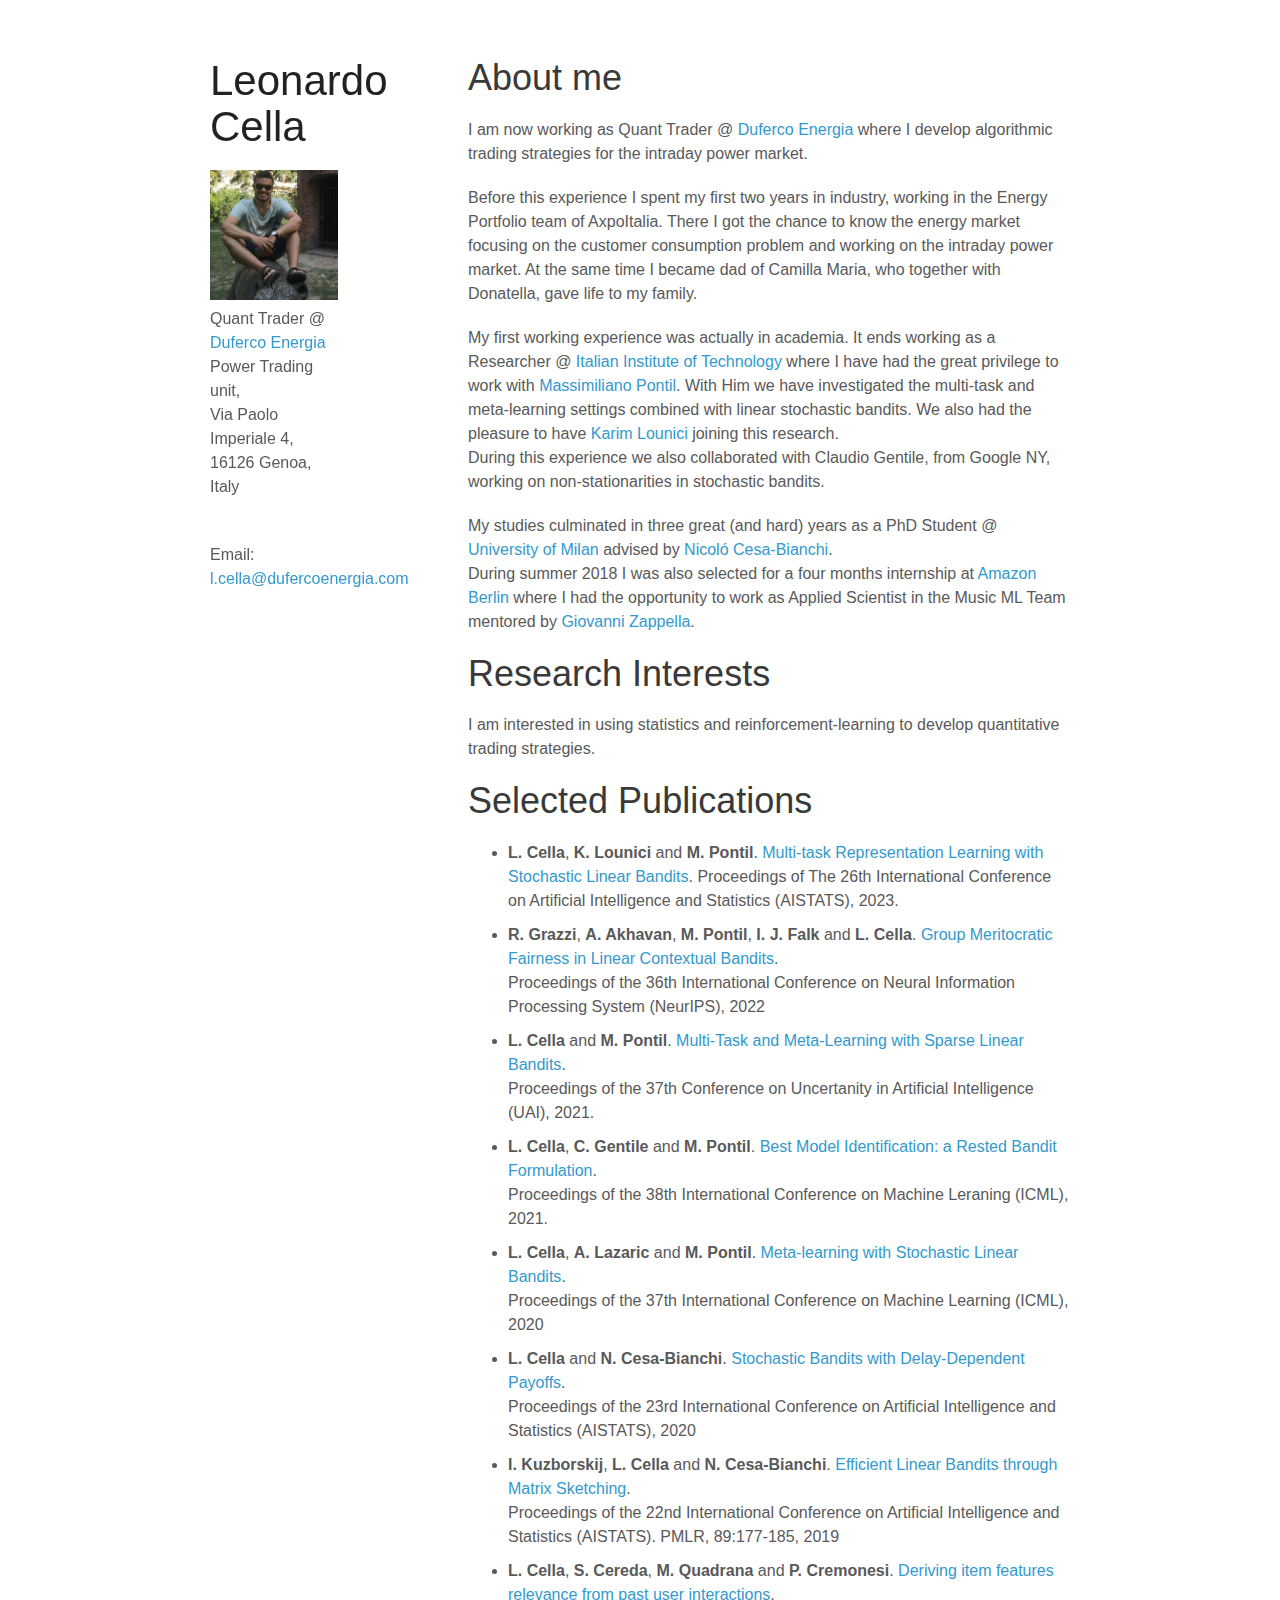
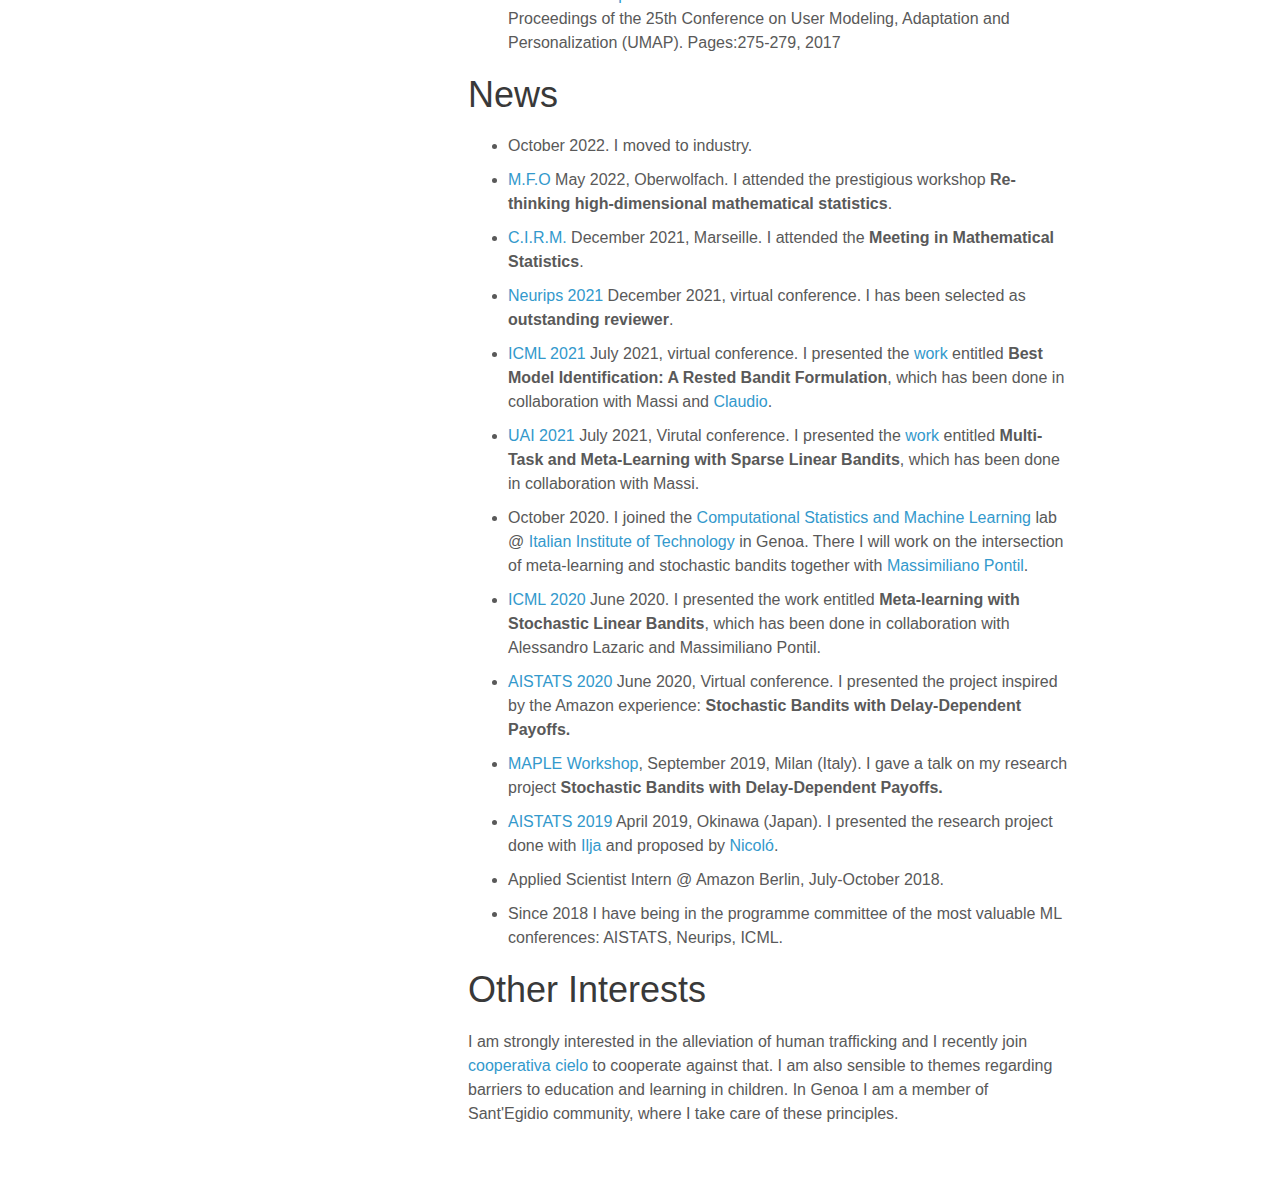
==== commit 09090379: "Update index.html" ====
--- a/index.html
+++ b/index.html
@@ -28,42 +28,44 @@
         <h1>Leonardo Cella</h1>
         <img src="images/me.png" width="200px" id="LeonardoCella"/>
 	<p>Quant Trader @ <a href="https://dufercoenergia.com/">Duferco Energia</a><br>
-	CSML department,<br>
-	Via Paolo Imperiale 4, 16126 Genoa, Italy</p><br>
-        <p>Email: <a href="mailto:leonardo.cella@dufercoenergia.com">leonardo.cella@dufercoenergia.com</a></p>
+	Power Trading unit,<br>
+	Via Paolo Imperiale 4, <br> 16126 Genoa, Italy</p><br>
+        <p>Email: <a href="mailto:leonardo.cella@dufercoenergia.com">l.cella@dufercoenergia.com</a></p>
       </header>
       <section>
         <h2>About me</h2>
         <p>
 	I am now working as Quant Trader @ <a href="https://dufercoenergia.com/">Duferco Energia</a> where I develop algorithmic trading strategies for the intraday power market.
-	Before this experience I spent my first two years in industry, working in the Energy Portfolio team of AxpoItalia. There I got the chance to met the energy market considering the customer consumption problem.
-	At the same time I became dad of Camilla Maria, who together with Donatella, define my family.
+	</p>
+		
+	<p>
+	Before this experience I spent my first two years in industry, working in the Energy Portfolio team of AxpoItalia. There I got the chance to know the energy market focusing on the customer consumption problem and working on the intraday power market.
+	At the same time I became dad of Camilla Maria, who together with Donatella, gave life to my family.
 	</p>
 
-
         <p>
-	My first working period was in research. It ends working as a Researcher @ <a href="http://iit.it">Italian Institute of Technology</a> where I have had the great privilege to work with <a href="http:iit.it/people/massimiliano-pontil">Massimiliano Pontil</a>.
-	Together with <b>Massimiliano Pontil</b> we are investigating the multi-task and meta-learning settings with linear stochastic bandits.
-	Recently, we had the pleasure to have <a href="https://scholar.google.com/citations?hl=en&user=ZMbRpJoAAAAJ&view_op=list_works&sortby=pubdate">Karim Lounici</a> joining this research. We are now investigating the benefit of transfer-learning under a shared representation.
-        <br/>Before the postdoc I have been lucky to spend 3 great (and hard) years as a PhD Student @ <a href="http://unimi.it">University of Milan</a> advised by <a href="http://cesa-bianchi.di.unimi.it">Nicol&oacute; Cesa-Bianchi</a>.<br>
+	My first working experience was actually in academia. It ends working as a Researcher @ <a href="http://iit.it">Italian Institute of Technology</a> where I have had the great privilege to work with <a href="http:iit.it/people/massimiliano-pontil">Massimiliano Pontil</a>.
+	With <b></b>Him</b> we have investigated the multi-task and meta-learning settings combined with linear stochastic bandits.
+	We also had the pleasure to have <a href="https://scholar.google.com/citations?hl=en&user=ZMbRpJoAAAAJ&view_op=list_works&sortby=pubdate">Karim Lounici</a> joining this research. <br>
+	During this experience we also collaborated with Claudio Gentile, from Google NY, working on non-stationarities in stochastic bandits.
         </p>
 
         <p>
-            During summer 2018 I was selected for a four months internship at <a href="https://www.amazon.jobs/en-gb/locations/berlin-germany">Amazon Berlin</a> where I had the opportunity to work as Applied Scientist in the Music ML Team mentored by <a href="https://giovannizappella.github.io/">Giovanni Zappella</a>.
+        My studies culminated in three great (and hard) years as a PhD Student @ <a href="http://unimi.it">University of Milan</a> advised by <a href="http://cesa-bianchi.di.unimi.it">Nicol&oacute; Cesa-Bianchi</a>.<br>
+    	During summer 2018 I was also selected for a four months internship at <a href="https://www.amazon.jobs/en-gb/locations/berlin-germany">Amazon Berlin</a> where I had the opportunity to work as Applied Scientist in the Music ML Team mentored by <a href="https://giovannizappella.github.io/">Giovanni Zappella</a>.
         </p>
 
 
         <h2>Research Interests</h2>
         <p>
-	    I am interested in the theoretical aspects of machine learning solutions. So far, the area I investigated the more is multi-armed bandits. Along this direction, during my postdoc I have mainly investigated their combination with meta-learning approaches. I am very interested in the applications of machine-learning solutions and their usage in real-world scenarios.
+	    I am interested in using statistics and reinforcement-learning to develop quantitative trading strategies.
         </p>
         
 
         <h2>Selected Publications</h2>
         <ul id="publications">
-	    <li><b>L. Cella</b>, <b>K. Lounici</b> and <b>M. Pontil</b>. <a href="#">Meta-learning Representation with Contextual Linear Bandits</a>. Under review.</li>
-	    <li><b>L. Cella</b>, <b>K. Lounici</b> and <b>M. Pontil</b>. <a href="#">Multi-task Representation Learning with Stochastic Linear Bandits</a>. Under review.</li>
-	    <li><b>R. Grazzi</b>, <b>A. Akhavan</b>, <b>M. Pontil</b>, <b>I. J. Falk</b> and <b>L. Cella</b>. <a href="#">Group Meritocratic Fairness in Linear Contextual Bandits</a>. Under review.</li>
+	    <li><b>L. Cella</b>, <b>K. Lounici</b> and <b>M. Pontil</b>. <a href="#">Multi-task Representation Learning with Stochastic Linear Bandits</a>. Proceedings of The 26th International Conference on Artificial Intelligence and Statistics (AISTATS), 2023.</li>
+	    <li><b>R. Grazzi</b>, <b>A. Akhavan</b>, <b>M. Pontil</b>, <b>I. J. Falk</b> and <b>L. Cella</b>. <a href="#">Group Meritocratic Fairness in Linear Contextual Bandits</a>.<br>Proceedings of the 36th International Conference on Neural Information Processing System (NeurIPS), 2022</li>
 	    <li><b>L. Cella</b> and <b>M. Pontil</b>. <a href="https://www.auai.org/uai2021/pdf/uai2021.650.pdf">Multi-Task and Meta-Learning with Sparse Linear Bandits</a>.<br>Proceedings of the 37th Conference on Uncertanity in Artificial Intelligence (UAI), 2021.</li>
 	    <li><b>L. Cella</b>, <b>C. Gentile</b> and <b>M. Pontil</b>. <a href="http://proceedings.mlr.press/v139/cella21a.html">Best Model Identification: a Rested Bandit Formulation</a>.<br>Proceedings of the 38th International Conference on Machine Leraning (ICML), 2021.</li>
             <li><b>L. Cella</b>, <b>A. Lazaric</b> and <b>M. Pontil</b>. <a href="https://proceedings.icml.cc/static/paper_files/icml/2020/4667-Paper.pdf">Meta-learning with Stochastic Linear Bandits</a>.<br>Proceedings of the 37th International Conference on Machine Learning (ICML), 2020</li>
@@ -74,6 +76,7 @@
 
         <h2>News</h2>
         <ul>
+	    <li>October 2022. I moved to industry.</li>
 	    <li><a href="https://www.mfo.de/occasion/2220/www_view">M.F.O</a> May 2022, Oberwolfach. I attended the prestigious workshop <b>Re-thinking high-dimensional mathematical statistics</b>.</li>
 	    <li><a href="https://conferences.cirm-math.fr/2581.html">C.I.R.M.</a> December 2021, Marseille. I attended the <b>Meeting in Mathematical Statistics</b>.</li>
 	    <li><a href="https://nips.cc/Conferences/2021/ProgramCommittee">Neurips 2021</a> December 2021, virtual conference. I has been selected as <b>outstanding reviewer</b>.</li>
@@ -82,11 +85,10 @@
 	    <li>October 2020. I joined the <a href="https://www.iit.it/research/lines/computational-statistics-and-machine-learning">Computational Statistics and Machine Learning</a> lab @ <a href="http://iit.it">Italian Institute of Technology</a> in Genoa. There I will work on the intersection of meta-learning and stochastic bandits together with <a href="http://iit.it/people/massimiliano-pontil">Massimiliano Pontil</a>.</b></li>
 	    <li><a href="https://icml.cc/virtual/2020/poster/6532">ICML 2020</a> June 2020. I presented the work entitled <b>Meta-learning with Stochastic Linear Bandits</b>, which has been done in collaboration with Alessandro Lazaric and Massimiliano Pontil.</li>
 	    <li><a href="https://www.aistats.org/">AISTATS 2020</a> June 2020, Virtual conference. I presented the project inspired by the Amazon experience: <b>Stochastic Bandits with Delay-Dependent Payoffs.</b></li>
-	    <li><a href="http://sites.google.com/view/erice-smgt2020">7th workshop on Stochastic Methods in Game Theory</a> July 2020, Erice (Italy).<del> I will give a poster presentation, I have not decided the topic yet.</del></li>
             <li><a href="http://maple.polimi.it">MAPLE Workshop</a>, September 2019, Milan (Italy). I gave a talk on my research project <b>Stochastic Bandits with Delay-Dependent Payoffs.</b></li>
             <li><a href="https://www.aistats.org/aistats2019/">AISTATS 2019</a> April 2019, Okinawa (Japan). I presented the research project done with <a href="http://iljaku.github.io">Ilja</a> and proposed by <a href="http://cesa-bianchi.di.unimi.it">Nicol&oacute;</a>.</li>
             <li>Applied Scientist Intern @ Amazon Berlin, July-October 2018.</li>
-            <li><b>Reviewer</b> for: AISTATS 2021, Neurips 2020, ALT 2019, Neurips 2019, AISTATS 2018.</li>
+            <li>Since 2018 I have being in the programme committee of the most valuable ML conferences: AISTATS, Neurips, ICML.</li>
         </ul>
 
         <h2>Other Interests</h2>
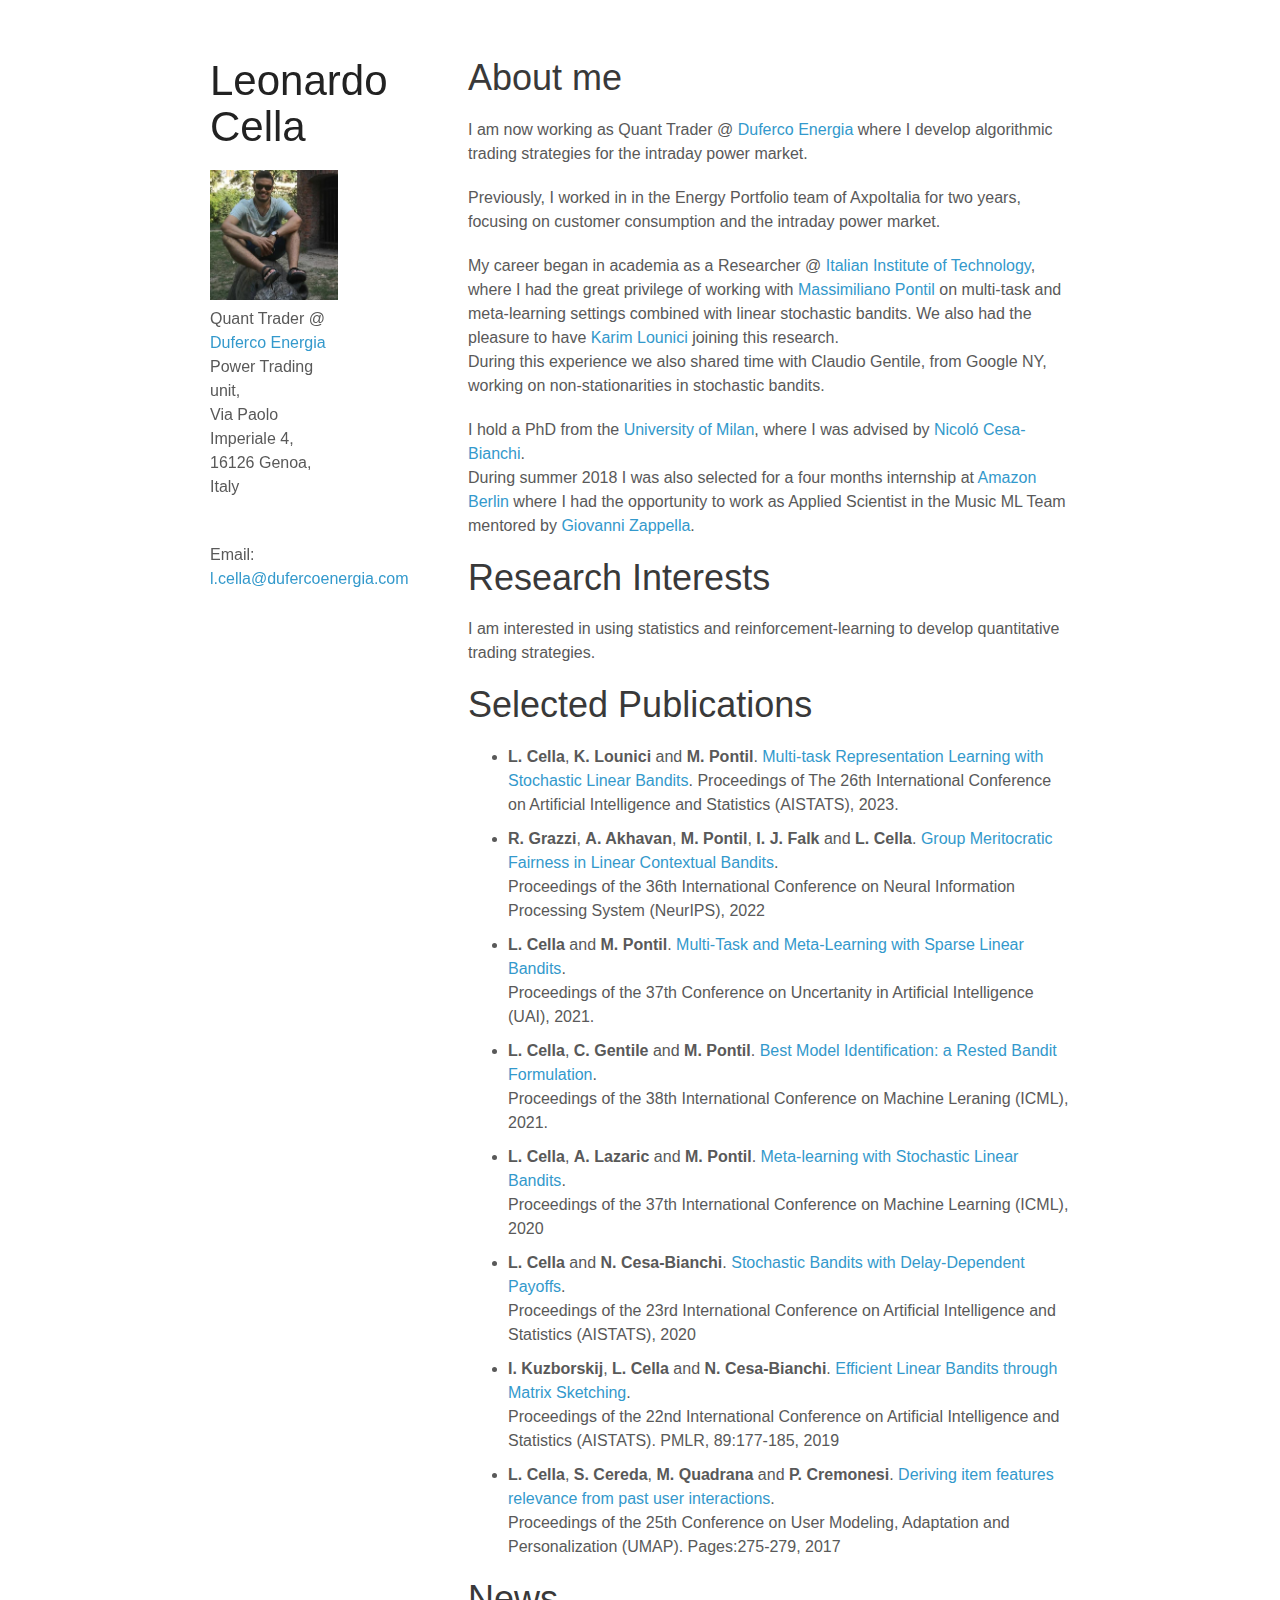
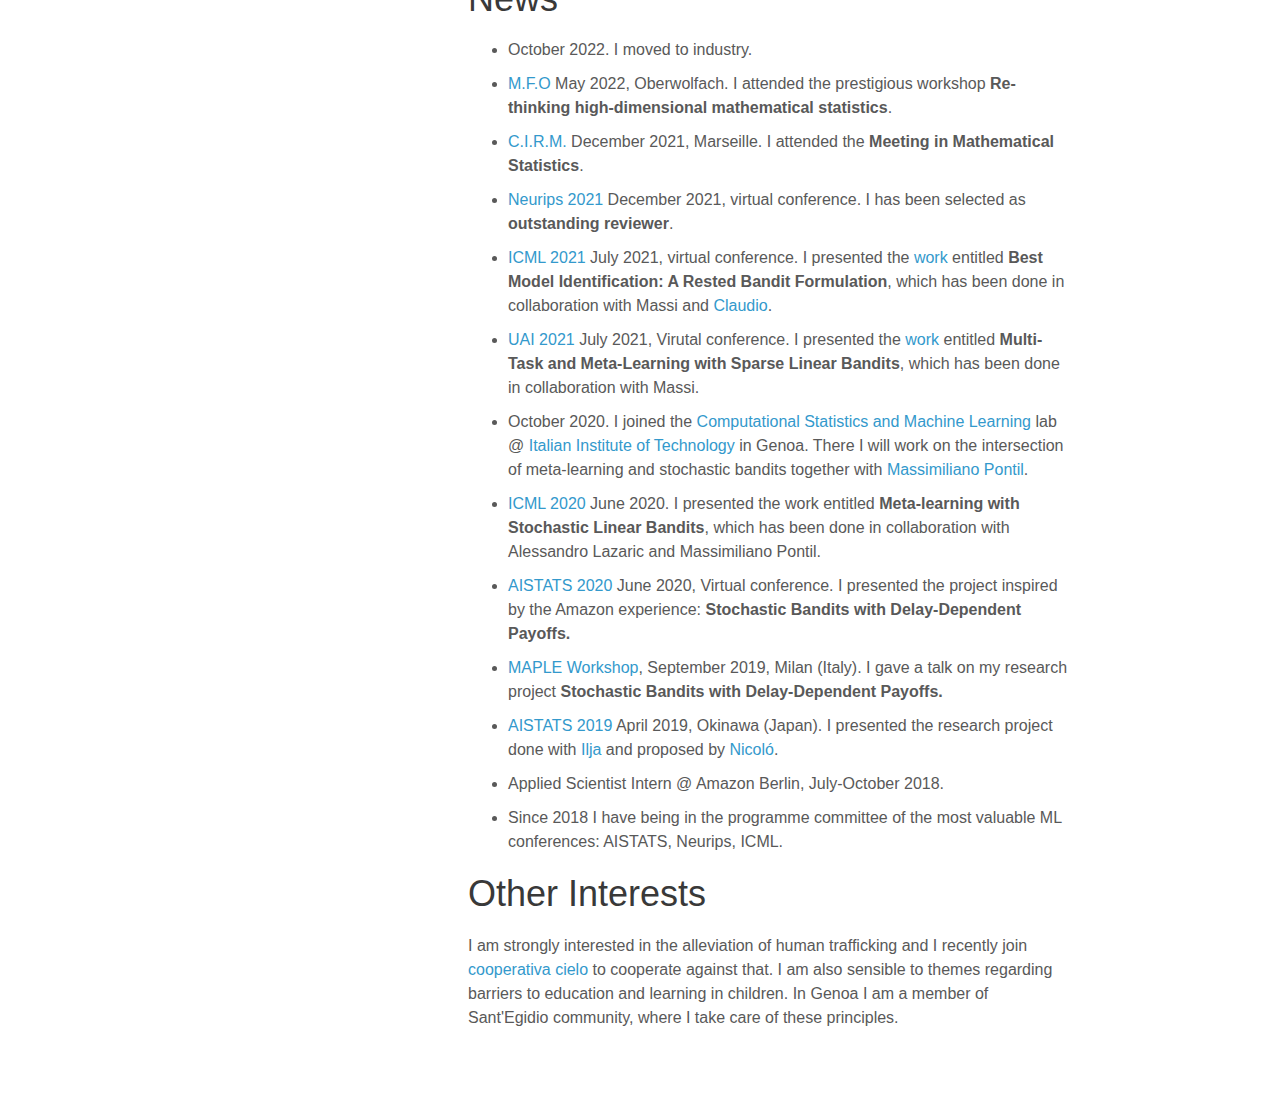
==== commit d71a1308: "Update index.html" ====
--- a/index.html
+++ b/index.html
@@ -39,19 +39,17 @@
 	</p>
 		
 	<p>
-	Before this experience I spent my first two years in industry, working in the Energy Portfolio team of AxpoItalia. There I got the chance to know the energy market focusing on the customer consumption problem and working on the intraday power market.
-	At the same time I became dad of Camilla Maria, who together with Donatella, gave life to my family.
+	Previously, I worked in in the Energy Portfolio team of AxpoItalia for two years, focusing on customer consumption and the intraday power market.
 	</p>
 
         <p>
-	My first working experience was actually in academia. It ends working as a Researcher @ <a href="http://iit.it">Italian Institute of Technology</a> where I have had the great privilege to work with <a href="http:iit.it/people/massimiliano-pontil">Massimiliano Pontil</a>.
-	With <b></b>Him</b> we have investigated the multi-task and meta-learning settings combined with linear stochastic bandits.
+	My career began in academia as a Researcher @ <a href="http://iit.it">Italian Institute of Technology</a>, where I had the great privilege of working with <a href="http:iit.it/people/massimiliano-pontil">Massimiliano Pontil</a> on multi-task and meta-learning settings combined with linear stochastic bandits.
 	We also had the pleasure to have <a href="https://scholar.google.com/citations?hl=en&user=ZMbRpJoAAAAJ&view_op=list_works&sortby=pubdate">Karim Lounici</a> joining this research. <br>
-	During this experience we also collaborated with Claudio Gentile, from Google NY, working on non-stationarities in stochastic bandits.
+	During this experience we also shared time with Claudio Gentile, from Google NY, working on non-stationarities in stochastic bandits.
         </p>
 
         <p>
-        My studies culminated in three great (and hard) years as a PhD Student @ <a href="http://unimi.it">University of Milan</a> advised by <a href="http://cesa-bianchi.di.unimi.it">Nicol&oacute; Cesa-Bianchi</a>.<br>
+        I hold a PhD from the <a href="http://unimi.it">University of Milan</a>, where I was advised by <a href="http://cesa-bianchi.di.unimi.it">Nicol&oacute; Cesa-Bianchi</a>.<br>
     	During summer 2018 I was also selected for a four months internship at <a href="https://www.amazon.jobs/en-gb/locations/berlin-germany">Amazon Berlin</a> where I had the opportunity to work as Applied Scientist in the Music ML Team mentored by <a href="https://giovannizappella.github.io/">Giovanni Zappella</a>.
         </p>
 
